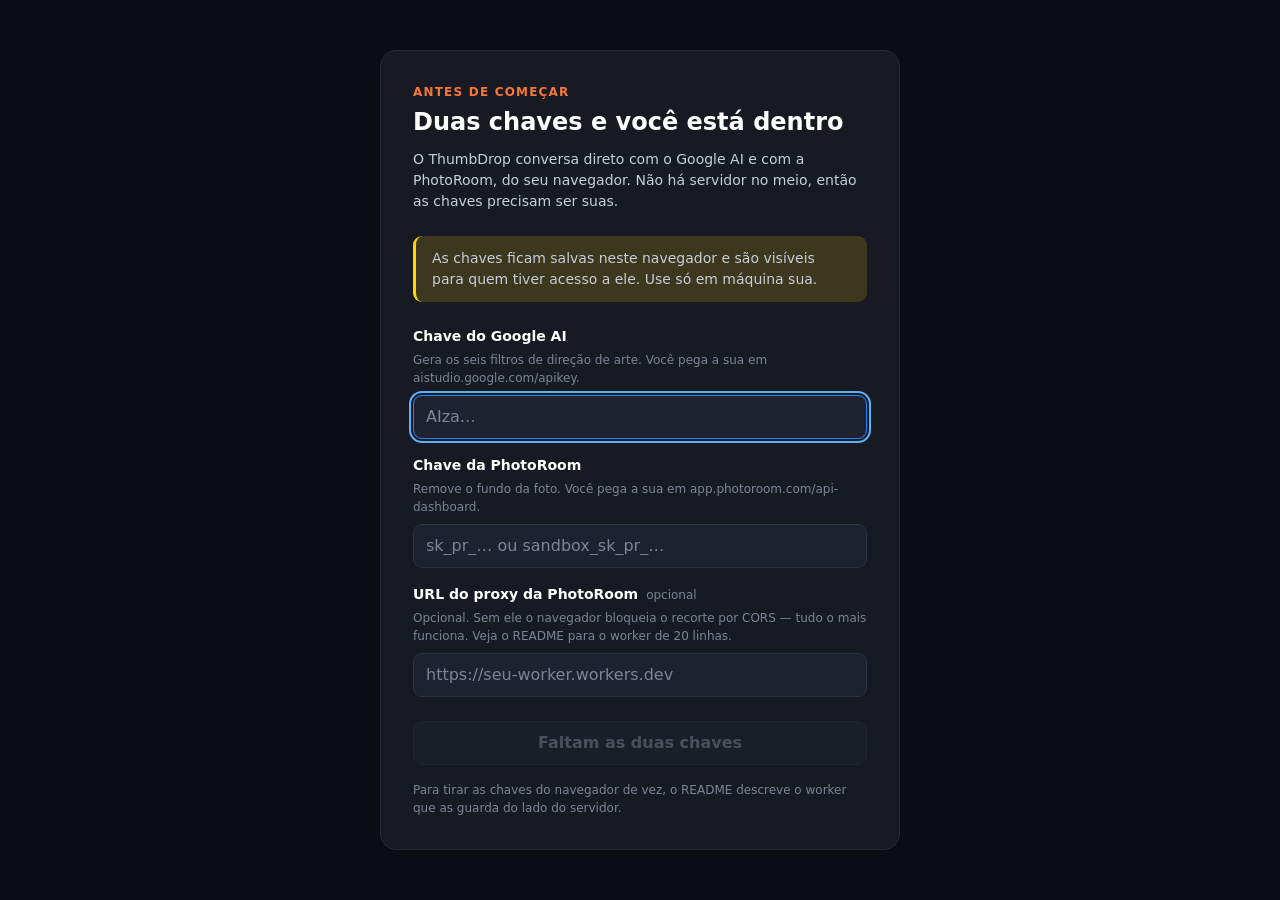
==== index.html @ 9ec0f145 "shell: a trilha de quatro paradas com o canvas que não sai do lugar Etapa 3. Barra superior, palco e" ====
<!DOCTYPE html>
<html lang="pt-BR">
<head>
<meta charset="utf-8">
<meta name="viewport" content="width=device-width, initial-scale=1">
<title>ThumbDrop — thumb que performa, pronta em minutos</title>
<meta name="description" content="Editor guiado de thumbnails 16:9 em quatro paradas: imagem, filtro de IA, texto, moldura e export.">
<link rel="stylesheet" href="css/tokens.css">
<link rel="stylesheet" href="css/app.css">
</head>
<body>

<!-- A tela de configuração das chaves. Abre sozinha na primeira visita e
     sempre que uma chamada voltar 401 ou 403. Fica no HTML em vez de ser
     montada por JS para aparecer mesmo se algo quebrar depois. -->
<div class="td-setup" id="setup" role="dialog" aria-modal="true" aria-labelledby="setup-title" hidden>
  <div class="td-setup__card">

    <p class="td-setup__eyebrow" id="setup-eyebrow">Antes de começar</p>
    <h1 class="td-setup__title" id="setup-title">Duas chaves e você está dentro</h1>
    <p class="td-setup__lede" id="setup-lede">
      O ThumbDrop conversa direto com o Google AI e com a PhotoRoom, do seu
      navegador. Não há servidor no meio, então as chaves precisam ser suas.
    </p>

    <p class="td-setup__warning">
      As chaves ficam salvas neste navegador e são visíveis para quem tiver
      acesso a ele. Use só em máquina sua.
    </p>

    <form id="setup-form" novalidate>
      <!-- Os campos são montados a partir de TD_CONFIG.FIELDS, para que
           exista um lugar só definindo o que cada chave faz. -->
    </form>

    <div class="td-setup__actions">
      <button type="button" class="td-btn td-btn--danger" id="setup-clear" hidden>
        Apagar chaves
      </button>
      <button type="submit" class="td-btn td-btn--primary" id="setup-save" form="setup-form">
        Salvar e abrir o editor
      </button>
    </div>

    <p class="td-setup__note">
      Para tirar as chaves do navegador de vez, o README descreve o worker que
      as guarda do lado do servidor.
    </p>

    <p class="td-sr" role="status" aria-live="polite" id="setup-status"></p>
  </div>
</div>

<!-- ═══════════════════════════════════════════════════════════════════
     O EDITOR
     Barra superior fixa · palco com o canvas 16:9 que NUNCA muda de
     posição nem de tamanho entre as paradas · painel de 320 à direita no
     desktop, dock rolável embaixo abaixo de 880px.
     O que troca entre as paradas é só o conteúdo do painel.
     ═══════════════════════════════════════════════════════════════════ -->
<div id="app" class="td-app" hidden>

  <!-- Ícones stand-in, 24px em traço, até os SVGs do Figma chegarem.
       Trocar cada um é substituir o conteúdo de um <symbol>. -->
  <svg class="td-sr" aria-hidden="true" focusable="false">
    <defs>
      <symbol id="i-close" viewBox="0 0 24 24" fill="none" stroke="currentColor"
              stroke-width="2" stroke-linecap="round"><path d="M6 6l12 12M18 6L6 18"/></symbol>
      <symbol id="i-save" viewBox="0 0 24 24" fill="none" stroke="currentColor"
              stroke-width="2" stroke-linecap="round" stroke-linejoin="round">
        <path d="M5 3h11l3 3v15H5z"/><path d="M9 3v6h6V3M8 21v-6h8v6"/></symbol>
      <symbol id="i-download" viewBox="0 0 24 24" fill="none" stroke="currentColor"
              stroke-width="2" stroke-linecap="round" stroke-linejoin="round">
        <path d="M12 3v12m0 0l-4-4m4 4l4-4M4 19h16"/></symbol>
      <symbol id="i-upload" viewBox="0 0 24 24" fill="none" stroke="currentColor"
              stroke-width="2" stroke-linecap="round" stroke-linejoin="round">
        <path d="M12 19V7m0 0l-4 4m4-4l4 4M4 3h16"/></symbol>
      <symbol id="i-check" viewBox="0 0 24 24" fill="none" stroke="currentColor"
              stroke-width="2.5" stroke-linecap="round" stroke-linejoin="round">
        <path d="M5 13l4 4L19 7"/></symbol>
    </defs>
  </svg>

  <header class="td-topbar">
    <button type="button" class="td-iconbtn" id="bar-close" aria-label="Fechar o editor">
      <svg class="td-icon" aria-hidden="true"><use href="#i-close"></use></svg>
    </button>

    <h1 class="td-topbar__title" id="thumb-title">Thumb sem título</h1>

    <span class="td-pill td-pill--format">1920 × 1080</span>

    <div class="td-topbar__spacer"></div>

    <!-- Saldo, sempre à vista. O número muda; o ✦ é parte do componente. -->
    <p class="td-pill td-pill--credits">
      <span id="credits-count">100</span>
      <span class="td-pill__spark" aria-hidden="true">✦</span>
      <span class="td-sr">créditos</span>
    </p>

    <button type="button" class="td-btn td-btn--ghost td-topbar__action" id="open-setup" aria-label="Trocar ou apagar as chaves">
      <svg class="td-icon" aria-hidden="true"><use href="#i-save"></use></svg>
      <span class="td-btn__label">Chaves</span>
    </button>

    <!-- BAIXAR FICA NEUTRO NAS PARADAS 1 A 3. Só acende na 4, que é onde
         baixar passa a ser a ação que avança. -->
    <button type="button" class="td-btn td-btn--ghost td-topbar__action" id="bar-download" aria-label="Baixar a thumb" disabled>
      <svg class="td-icon" aria-hidden="true"><use href="#i-download"></use></svg>
      <span class="td-btn__label">Baixar Thumb</span>
    </button>
  </header>

  <div class="td-body">

    <!-- O PALCO. O canvas é filho único e não se mexe daqui. -->
    <main class="td-stage">
      <div class="td-canvas" id="canvas">
        <div class="td-canvas__empty" id="canvas-empty">
          <p class="td-canvas__headline">Arraste sua imagem aqui</p>
          <p class="td-canvas__sub">ou clique para escolher · JPG, PNG · fica tudo no seu navegador</p>
          <p class="td-canvas__meta">16:9 · 1920 × 1080</p>
        </div>
      </div>
    </main>

    <!-- O PAINEL. Muda de conteúdo a cada parada; o canvas não. -->
    <aside class="td-panel" aria-label="Trilha guiada">
      <div class="td-panel__head">
        <p class="td-panel__eyebrow">Sua thumb em 4 passos</p>
        <p class="td-panel__counter" id="step-counter">Passo 1 de 4</p>
      </div>

      <ol class="td-track" id="track" aria-label="Paradas"></ol>

      <hr class="td-panel__rule">

      <div class="td-panel__stop" id="stop-body"></div>

      <div class="td-panel__foot">
        <button type="button" class="td-btn td-btn--primary td-btn--block" id="advance" disabled>
          Continuar
        </button>
      </div>
    </aside>

  </div>
</div>

<script src="js/config.js"></script>
<script src="js/app.js"></script>
</body>
</html>
---- css/tokens.css ----
/* =====================================================================
   ThumbDrop V3 · tokens.css
   ---------------------------------------------------------------------
   GERADO A PARTIR DAS VARIÁVEIS DO FIGMA — não edite valores à mão.
   Arquivo de origem: Thumbdrop-Handoff (byiakiUNISoGO9TGT17jz1)

   Nenhum hex é escrito à mão em nenhum outro arquivo do projeto. Se um
   valor precisar mudar, ele muda no Figma e volta para cá.

   A troca Desktop/Mobile é MODO DE COLEÇÃO no Figma. Aqui ela vira um
   bloco :root e um @media (max-width: 880px) que redefine as MESMAS
   variáveis com outros valores. Os nomes nunca mudam entre os blocos —
   é isso que faz um componente não precisar saber em que modo está.
   ===================================================================== */

:root {

  /* ── Coleção ThumbDrop · 22 cores · modo Dark ──────────────────────
     Não há modo Light. O editor é escuro porque a thumbnail é o objeto
     brilhante na tela, e a interface não disputa atenção com ela.      */

  /* Superfícies — da mais funda para a mais próxima */
  --surface-ink:        #0b0d14;   /* fundo da aplicação */
  --surface-mirage:     #181a21;   /* barra superior, palco */
  --surface-card:       #171a22;   /* painel, cartões */
  --surface-card-2:     #1e2230;   /* cartão elevado, campo de entrada */

  /* Traços */
  --border-line:        #252836;   /* divisória padrão */
  --border-line-2:      #2c3142;   /* divisória de contraste */

  /* Texto */
  --text-primary:       #ffffff;   /* títulos */
  --text-body:          #c7cddb;   /* corpo */
  --text-mute:          #7c8497;   /* legendas, texto desabilitado */

  /* Marca */
  --brand-white:        #ffffff;
  --brand-blue:         #1c8cfe;   /* AZUL MARCA ONDE VOCÊ ESTÁ.
                                      Parada atual, opção escolhida,
                                      controle ativo. NUNCA em ação que
                                      avança. */
  --brand-orange-cta:   #b85829;   /* FUNDO de CTA. Branco por cima dá
                                      4,7:1 e passa AA. */
  --brand-orange:       #f87737;   /* Laranja da marca. Só TEXTO e ÍCONE
                                      sobre fundo escuro, onde dá 7,1:1.
                                      Como fundo de botão dá 2,73:1 e
                                      reprova AA — por isso existe o
                                      token de cima. */

  /* Feedback — cada cor tem um trabalho só */
  --feedback-yellow:    #ffd400;   /* destaque de trecho no título */
  --feedback-success:   #22d3a8;   /* VERDE SÓ CONFIRMA o que já
                                      aconteceu. Nunca anuncia. */
  --feedback-danger:    #ff4d6d;   /* VERMELHO SÓ PARA FALHA. */

  /* Foco */
  --focus-ring:         #5cb2ff;   /* anel de 2px em todo controle
                                      interativo. Ver app.css. */

  /* Véus — cor sobre cor, com alfa no próprio token */
  --tint-white-2:       #ffffff05;
  --tint-white-6:       #ffffff0f;
  --tint-blue-10:       #1c8cfe1a;
  --tint-yellow-16:     #ffd40029;
  --tint-ink-86:        #0b0d14db;  /* véu do modal */

  /* Sombra (estilo de efeito ThumbDrop/Glow laranja) */
  --shadow-glow-orange: 0 8px 24px 0 #f8773752;


  /* ── Coleção Typography · 9 tamanhos · MODO DESKTOP ────────────────
     Só números pares. Nenhum tamanho quebrado em lugar nenhum.         */

  --font-size-h2:         32px;
  --font-size-h3:         24px;
  --font-size-title:      18px;
  --font-size-body:       16px;
  --font-size-body-bold:  16px;
  --font-size-small:      14px;
  --font-size-small-bold: 14px;
  --font-size-label:      12px;
  --font-size-legal:      12px;

  /* Peso, entrelinha e tracking dos 9 estilos de texto do Figma.
     O tamanho vem das variáveis acima e troca sozinho no modo Mobile. */
  --font-weight-h2:         800;   --line-height-h2:         1.15;
  --font-weight-h3:         700;   --line-height-h3:         1.15;
  --font-weight-title:      700;   --line-height-title:      1.5;
  --font-weight-body:       400;   --line-height-body:       1.5;
  --font-weight-body-bold:  700;   --line-height-body-bold:  1.5;
  --font-weight-small:      500;   --line-height-small:      1.5;
  --font-weight-small-bold: 700;   --line-height-small-bold: 1.5;
  --font-weight-label:      700;   --line-height-label:      1.5;
  --font-weight-legal:      400;   --line-height-legal:      1.5;
  --letter-spacing-label:   1.2px; /* único estilo com tracking */

  /* Famílias. Os arquivos são auto-hospedados em assets/fonts/ com
     @font-face — nunca CDN do Google. Ver README. */
  --font-ui:            'Barlow', system-ui, -apple-system, 'Segoe UI', sans-serif;
  --font-thumb-title:   'Barlow', system-ui, sans-serif;   /* Black Italic é o padrão */
  --font-thumb-display: 'Anton', 'Barlow', system-ui, sans-serif;


  /* ── Coleção Spacing · 8 passos confirmados ────────────────────────
     O handoff fala em 10 passos. Estes 8 são os que aparecem amarrados
     a algum nó do arquivo; os outros 2 não são usados por nenhuma tela,
     então não têm valor legível pelo MCP. Quando aparecerem, entram
     aqui — não vou inventar dois números para fechar a conta.          */

  --space-2:   2px;
  --space-4:   4px;
  --space-8:   8px;
  --space-12:  12px;
  --space-16:  16px;
  --space-24:  24px;
  --space-32:  32px;
  --space-40:  40px;


  /* ── Coleção Radius ───────────────────────────────────────────────
     Três vêm das variáveis; --radius-canvas é medido do nó
     Editor/Canvas, que é desenhado com 12px. O quinto valor não é
     usado por nenhum nó legível — provavelmente o pill de créditos.
     Confirmo na etapa 3, quando montar o pill.                        */

  --radius-input:   9px;
  --radius-button:  10px;
  --radius-canvas:  12px;
  --radius-card:    16px;


  /* ── Coleção Layout · MODO DESKTOP ─────────────────────────────────
     TopBar/Height e TopBar/Padding X são variáveis. A largura do painel
     é medida das telas: o painel ocupa x=1120..1440 num frame de 1440.  */

  --topbar-height:    54px;
  --topbar-padding-x: 10px;
  --panel-width:      320px;


  /* ── Geometria do canvas e do guia do timer ────────────────────────
     Derivado do nó timer-guide do Figma: x=868 y=494 128×56 dentro de
     um canvas de 1024×576. Em porcentagem para escalar sozinho até os
     1920×1080 do export.

     "16:20" nunca foi proporção: é o texto de duração falsa que o mock
     desenha dentro do guia. O guia marca a faixa que o YouTube cobre
     com o tempo do vídeo — ninguém deve escrever embaixo dela. Ele
     aparece na parada 3 e SOME NO EXPORT.                              */

  --canvas-aspect:        16 / 9;
  --timer-guide-width:    12.5%;     /* 128/1024  → 240px em 1920 */
  --timer-guide-height:   9.7222%;   /*  56/576   → 105px em 1080 */
  --timer-guide-right:    2.7344%;   /*  28/1024  →  52.5px em 1920 */
  --timer-guide-bottom:   4.5139%;   /*  26/576   →  48.75px em 1080 */


  /* ── Movimento ─────────────────────────────────────────────────────
     Desligado inteiro sob prefers-reduced-motion. Ver app.css.         */

  --duration-fast:   120ms;
  --duration-base:   200ms;
  --duration-slow:   320ms;
  --ease-out:        cubic-bezier(0.2, 0, 0, 1);
}


/* =====================================================================
   MODO MOBILE — o mesmo que trocar o modo da coleção no Figma.
   Só os valores mudam; os nomes das variáveis são idênticos.
   O corte em 880px é onde o painel de 320 deixa de caber ao lado do
   canvas e vira dock embaixo.
   ===================================================================== */

@media (max-width: 880px) {
  :root {

    /* Typography · MODO MOBILE
       32→24 · 24→22 · 18→16 · 16→14 · 14→12 · 12→12                    */

    --font-size-h2:         24px;
    --font-size-h3:         22px;
    --font-size-title:      16px;
    --font-size-body:       14px;
    --font-size-body-bold:  14px;
    --font-size-small:      12px;
    --font-size-small-bold: 12px;
    --font-size-label:      12px;
    --font-size-legal:      12px;

    /* Layout · MODO MOBILE
       O painel deixa de ser coluna de 320 e vira dock rolável de
       largura cheia, com o canvas fixo no topo.                        */

    --panel-width: 100%;
  }
}
---- css/app.css ----
/* =====================================================================
   ThumbDrop V3 · app.css
   ---------------------------------------------------------------------
   Consome só as variáveis de tokens.css. Nenhum hex escrito aqui.
   ===================================================================== */

/* ── Fontes ────────────────────────────────────────────────────────────
   Auto-hospedadas em assets/fonts/, nunca CDN do Google. Os arquivos
   ainda não estão no repositório — enquanto não estiverem, o navegador
   cai na pilha de sistema e a interface continua legível. Ver README
   para a lista exata de nomes.                                          */

@font-face { font-family:'Barlow'; font-style:normal; font-weight:400; font-display:swap;
             src:url('../assets/fonts/barlow-400.woff2') format('woff2'); }
@font-face { font-family:'Barlow'; font-style:normal; font-weight:500; font-display:swap;
             src:url('../assets/fonts/barlow-500.woff2') format('woff2'); }
@font-face { font-family:'Barlow'; font-style:normal; font-weight:700; font-display:swap;
             src:url('../assets/fonts/barlow-700.woff2') format('woff2'); }
@font-face { font-family:'Barlow'; font-style:normal; font-weight:800; font-display:swap;
             src:url('../assets/fonts/barlow-800.woff2') format('woff2'); }
@font-face { font-family:'Barlow'; font-style:normal; font-weight:900; font-display:swap;
             src:url('../assets/fonts/barlow-900.woff2') format('woff2'); }
@font-face { font-family:'Barlow'; font-style:italic; font-weight:400; font-display:swap;
             src:url('../assets/fonts/barlow-400-italic.woff2') format('woff2'); }
@font-face { font-family:'Barlow'; font-style:italic; font-weight:700; font-display:swap;
             src:url('../assets/fonts/barlow-700-italic.woff2') format('woff2'); }
@font-face { font-family:'Barlow'; font-style:italic; font-weight:800; font-display:swap;
             src:url('../assets/fonts/barlow-800-italic.woff2') format('woff2'); }
@font-face { font-family:'Barlow'; font-style:italic; font-weight:900; font-display:swap;
             src:url('../assets/fonts/barlow-900-italic.woff2') format('woff2'); }
@font-face { font-family:'Anton';  font-style:normal; font-weight:400; font-display:swap;
             src:url('../assets/fonts/anton-400.woff2') format('woff2'); }


/* ── Base ──────────────────────────────────────────────────────────── */

*, *::before, *::after { box-sizing: border-box; }

/* O atributo hidden precisa ganhar de qualquer display que um componente
   declare. Sem isto, .td-btn { display: inline-flex } mostra um botão que
   o JS mandou esconder. */
[hidden] { display: none !important; }

html, body {
  height: 100%;
  margin: 0;
}

body {
  background: var(--surface-ink);
  color: var(--text-body);
  font-family: var(--font-ui);
  font-size: var(--font-size-body);
  font-weight: var(--font-weight-body);
  line-height: var(--line-height-body);
  -webkit-font-smoothing: antialiased;
}

h1, h2, h3, p { margin: 0; }


/* ── Foco ──────────────────────────────────────────────────────────────
   A V2 não tinha um único estado de foco. Esta regra é a dívida sendo
   paga: todo controle interativo ganha anel de 2px em Focus/Ring.
   :focus-visible, não :focus — o anel aparece para quem navega por
   teclado e não pisca no clique de mouse.                               */

:focus-visible {
  outline: 2px solid var(--focus-ring);
  outline-offset: 2px;
  border-radius: var(--radius-input);
}

/* Nenhum controle perde o foco por decisão de estilo. */
:focus:not(:focus-visible) { outline: none; }


/* ── Movimento ─────────────────────────────────────────────────────────
   Animação de espera é justamente a que mais incomoda quem pediu para
   reduzir movimento — e ela roda por 20 segundos enquanto a IA trabalha. */

@media (prefers-reduced-motion: reduce) {
  *, *::before, *::after {
    animation-duration: 0.01ms !important;
    animation-iteration-count: 1 !important;
    transition-duration: 0.01ms !important;
    scroll-behavior: auto !important;
  }
}


/* ── Controles ─────────────────────────────────────────────────────────
   Alvo de toque de 44px no mobile, em tudo que é clicável.              */

button, input, select, textarea {
  font: inherit;
  color: inherit;
}

button {
  cursor: pointer;
  border: 0;
  background: none;
}

button:disabled {
  cursor: not-allowed;
  opacity: 0.5;
}

@media (max-width: 880px) {
  button, .td-field input, [role='button'] { min-height: 44px; }
}


/* ── Botões ────────────────────────────────────────────────────────────
   UM LARANJA POR TELA, sempre na ação que avança. O secundário é neutro
   de propósito: se ele competisse, o laranja pararia de significar
   "é por aqui".                                                         */

.td-btn {
  display: inline-flex;
  align-items: center;
  justify-content: center;
  gap: var(--space-8);
  min-height: 44px;
  padding: 0 var(--space-16);
  border-radius: var(--radius-button);
  font-size: var(--font-size-body-bold);
  font-weight: var(--font-weight-body-bold);
  line-height: var(--line-height-body-bold);
  transition: filter var(--duration-fast) var(--ease-out),
              background-color var(--duration-fast) var(--ease-out);
}

.td-btn--primary {
  background: var(--brand-orange-cta);
  color: var(--brand-white);
  box-shadow: var(--shadow-glow-orange);
}
.td-btn--primary:hover:not(:disabled) { filter: brightness(1.12); }

/* Um laranja por tela, e ele pertence à ação que AVANÇA. Um botão
   desabilitado não avança nada — se continuasse laranja, gastaria o
   destaque da tela num lugar onde não há saída. Fica neutro, com o
   motivo escrito nele mesmo. */
.td-btn--primary:disabled {
  background: var(--surface-card-2);
  color: var(--text-mute);
  box-shadow: none;
  border: 1px solid var(--border-line-2);
}

.td-btn--ghost {
  background: transparent;
  color: var(--text-body);
  border: 1px solid var(--border-line-2);
}
.td-btn--ghost:hover:not(:disabled) { background: var(--tint-white-6); }

.td-btn--danger {
  background: transparent;
  color: var(--feedback-danger);
  border: 1px solid var(--border-line-2);
}
.td-btn--danger:hover:not(:disabled) { background: var(--tint-white-6); }


/* ── Tela de configuração das chaves ───────────────────────────────────
   Não existe no Figma. Construída a partir dos tokens, seguindo as
   mesmas regras de cor das telas que existem.                           */

.td-setup {
  position: fixed;
  inset: 0;
  z-index: 100;
  display: grid;
  place-items: center;
  padding: var(--space-24) var(--space-16);
  background: var(--surface-ink);
  overflow-y: auto;
}

.td-setup[hidden] { display: none; }

.td-setup__card {
  width: 100%;
  max-width: 520px;
  padding: var(--space-32);
  border: 1px solid var(--border-line);
  border-radius: var(--radius-card);
  background: var(--surface-card);
}

@media (max-width: 880px) {
  .td-setup__card { padding: var(--space-24) var(--space-16); }
}

.td-setup__eyebrow {
  margin-bottom: var(--space-8);
  color: var(--brand-orange);           /* laranja da marca como TEXTO:
                                           7,1:1 sobre fundo escuro */
  font-size: var(--font-size-label);
  font-weight: var(--font-weight-label);
  letter-spacing: var(--letter-spacing-label);
  text-transform: uppercase;
}

.td-setup__title {
  margin-bottom: var(--space-12);
  color: var(--text-primary);
  font-size: var(--font-size-h3);
  font-weight: var(--font-weight-h3);
  line-height: var(--line-height-h3);
}

.td-setup__lede {
  margin-bottom: var(--space-24);
  color: var(--text-body);
  font-size: var(--font-size-small);
  line-height: var(--line-height-small);
}

/* O aviso honesto sobre onde as chaves ficam. Amarelo, não vermelho:
   não é uma falha, é uma condição do produto que a pessoa precisa
   entender antes de digitar. */
.td-setup__warning {
  margin-bottom: var(--space-24);
  padding: var(--space-12) var(--space-16);
  border-left: 3px solid var(--feedback-yellow);
  border-radius: var(--radius-input);
  background: var(--tint-yellow-16);
  color: var(--text-body);
  font-size: var(--font-size-small);
  line-height: var(--line-height-small);
}

.td-field { margin-bottom: var(--space-16); }

.td-field__label {
  display: block;
  margin-bottom: var(--space-4);
  color: var(--text-primary);
  font-size: var(--font-size-small-bold);
  font-weight: var(--font-weight-small-bold);
}

.td-field__optional {
  margin-left: var(--space-8);
  color: var(--text-mute);
  font-size: var(--font-size-legal);
  font-weight: var(--font-weight-legal);
}

.td-field__hint {
  margin-bottom: var(--space-8);
  color: var(--text-mute);
  font-size: var(--font-size-legal);
  line-height: var(--line-height-legal);
}

.td-field input {
  width: 100%;
  min-height: 44px;
  padding: 0 var(--space-12);
  border: 1px solid var(--border-line-2);
  border-radius: var(--radius-input);
  background: var(--surface-card-2);
  color: var(--text-primary);
  font-size: var(--font-size-body);
  transition: border-color var(--duration-fast) var(--ease-out);
}

.td-field input::placeholder { color: var(--text-mute); }

/* Azul marca onde você está — inclusive o campo em edição. */
.td-field input:focus { border-color: var(--brand-blue); }

/* Vermelho só para falha: o campo cuja chave o servidor recusou. */
.td-field--invalid input { border-color: var(--feedback-danger); }

.td-field__error {
  display: none;
  margin-top: var(--space-4);
  color: var(--feedback-danger);
  font-size: var(--font-size-legal);
}
.td-field--invalid .td-field__error { display: block; }

.td-setup__actions {
  display: flex;
  gap: var(--space-8);
  margin-top: var(--space-24);
}

.td-setup__actions .td-btn--primary { flex: 1; }

@media (max-width: 880px) {
  .td-setup__actions { flex-direction: column-reverse; }
}

.td-setup__note {
  margin-top: var(--space-16);
  color: var(--text-mute);
  font-size: var(--font-size-legal);
  line-height: var(--line-height-legal);
}

/* Acessível a leitor de tela, invisível na tela. */
.td-sr {
  position: absolute;
  width: 1px; height: 1px;
  padding: 0; margin: -1px;
  overflow: hidden;
  clip: rect(0 0 0 0);
  white-space: nowrap;
  border: 0;
}


/* =====================================================================
   O SHELL DO EDITOR
   Barra superior · palco · painel. Três peças e nada mais.
   ===================================================================== */

.td-app {
  display: flex;
  flex-direction: column;
  height: 100%;
}

/* ── Barra superior ────────────────────────────────────────────────────
   A descrição do componente diz "Desktop 1440×56, mobile 390×54", mas a
   instância nas telas tem 88 de altura: 24 de padding + 40 de conteúdo +
   24. Os 88 são o que está desenhado, então são o que vale aqui; o token
   TopBar/Height (54) governa o mobile.                                  */

.td-topbar {
  display: flex;
  align-items: center;
  gap: var(--space-12);
  flex-shrink: 0;
  padding: var(--space-24) 48px;
  border-bottom: 1px solid var(--border-line);
  background: var(--surface-mirage);
}

.td-topbar__title {
  color: var(--brand-white);
  font-size: var(--font-size-body-bold);
  font-weight: var(--font-weight-body-bold);
  line-height: var(--line-height-body-bold);
  white-space: nowrap;
}

.td-topbar__spacer { flex: 1 0 0; min-width: 1px; }

@media (max-width: 880px) {
  .td-topbar {
    height: var(--topbar-height);
    gap: var(--space-8);
    padding: 0 var(--topbar-padding-x);
  }
  /* No mobile o título e o formato saem: o saldo e as ações é que
     precisam do espaço. O nome da thumb reaparece na parada 4. */
  .td-topbar__title,
  .td-pill--format { display: none; }
}

.td-icon {
  width: 16px;
  height: 16px;
  flex-shrink: 0;
}

.td-iconbtn {
  display: inline-flex;
  align-items: center;
  justify-content: center;
  width: 38px;
  height: 38px;
  flex-shrink: 0;
  border: 1px solid var(--border-line);
  border-radius: var(--radius-button);
  background: var(--surface-card);
  color: var(--text-body);
}
.td-iconbtn:hover { background: var(--surface-card-2); }

@media (max-width: 880px) {
  .td-iconbtn { width: 44px; height: 44px; }
}

/* ── Pills ─────────────────────────────────────────────────────────── */

.td-pill {
  display: inline-flex;
  align-items: center;
  gap: var(--space-4);
  flex-shrink: 0;
  white-space: nowrap;
}

.td-pill--format {
  padding: 5px var(--space-12);
  border: 1px solid var(--border-line);
  border-radius: 8px;
  color: var(--text-mute);
  font-size: var(--font-size-legal);
}

.td-pill--credits {
  padding: 6px var(--space-12);
  border: 1px solid var(--border-line-2);
  border-radius: 999px;
  background: linear-gradient(to right, var(--tint-blue-10), rgb(248 119 55 / 0.18));
  color: var(--brand-white);
  font-size: var(--font-size-body-bold);
  font-weight: var(--font-weight-body-bold);
}

.td-pill__spark {
  color: var(--feedback-yellow);
  font-size: var(--font-size-small-bold);
  font-weight: var(--font-weight-small-bold);
}

/* ── Corpo: palco + painel ─────────────────────────────────────────── */

.td-body {
  display: flex;
  flex: 1 1 auto;
  min-height: 0;
}

.td-stage {
  display: grid;
  place-items: center;
  flex: 1 1 auto;
  min-width: 0;
  padding: 48px;
}

/* O CANVAS.
   Superfície de composição com posicionamento absoluto — nunca flex.
   Isso é proposital: os elementos dentro dele têm coordenadas, não
   ordem. Ele não muda de posição nem de tamanho entre as paradas. */
.td-canvas {
  position: relative;
  width: 100%;
  max-width: 1024px;
  aspect-ratio: var(--canvas-aspect);
  overflow: hidden;
  border: 1px solid var(--border-line);
  border-radius: var(--radius-canvas);
  background: #000;                 /* preto real: é a cor de vídeo, não
                                       uma superfície da interface */
  box-shadow: 0 20px 50px 0 rgb(0 0 0 / 0.5);
}

/* O estado vazio É a dropzone. O canvas inteiro é a área de arraste —
   não existe painel de ferramentas antes de haver imagem. */
.td-canvas__empty {
  position: absolute;
  inset: 0;
  display: flex;
  flex-direction: column;
  align-items: center;
  justify-content: center;
  gap: var(--space-8);
  padding: var(--space-24);
  text-align: center;
}

.td-canvas__headline {
  color: var(--text-primary);
  font-size: var(--font-size-title);
  font-weight: var(--font-weight-title);
}
.td-canvas__sub   { color: var(--text-body); font-size: var(--font-size-small); }
.td-canvas__meta  { color: var(--text-mute); font-size: var(--font-size-legal); }

/* ── Painel ────────────────────────────────────────────────────────── */

.td-panel {
  display: flex;
  flex-direction: column;
  flex-shrink: 0;
  width: var(--panel-width);
  padding: 0 var(--space-24);
  border-left: 1px solid var(--border-line);
  background: var(--surface-card);
  overflow-y: auto;
}

.td-panel__head { padding: var(--space-12) 0; }

.td-panel__eyebrow {
  color: var(--text-mute);
  font-size: var(--font-size-label);
  font-weight: var(--font-weight-label);
  letter-spacing: var(--letter-spacing-label);
  text-transform: uppercase;
}

.td-panel__counter {
  margin-top: var(--space-4);
  color: var(--text-body);
  font-size: var(--font-size-small);
}

.td-panel__rule {
  height: 1px;
  margin: var(--space-16) 0;
  border: 0;
  background: var(--border-line);
}

.td-panel__stop { flex: 1 1 auto; }

.td-panel__foot {
  padding: var(--space-16) 0 var(--space-24);
}

.td-btn--block { width: 100%; }

/* Abaixo de 880 o painel vira dock rolável embaixo, com o palco fixo no
   topo. O canvas continua sendo o mesmo elemento — ele não é remontado. */
@media (max-width: 880px) {
  .td-body { flex-direction: column; }

  .td-stage {
    flex: 0 0 auto;
    padding: var(--space-12);
  }

  .td-panel {
    flex: 1 1 auto;
    width: 100%;
    min-height: 0;
    padding: 0 var(--space-16);
    border-left: 0;
    border-top: 1px solid var(--border-line);
  }
}

/* ── A trilha ──────────────────────────────────────────────────────────
   Três estados, e a regra que os governa está na descrição do componente
   no Figma: Feito = verde (só confirma o que já aconteceu), Atual = azul
   (marca onde você está), Próximo = mute. NUNCA laranja aqui — laranja é
   só ação que avança.                                                    */

.td-track {
  display: flex;
  flex-direction: column;
  gap: var(--space-8);
  margin: 0;
  padding: 0;
  list-style: none;
}

.td-step {
  display: flex;
  align-items: center;
  gap: var(--space-12);
  width: 100%;
  padding: var(--space-8) var(--space-12);
  border: 1px solid transparent;
  border-radius: var(--radius-input);
  text-align: left;
}

.td-step__marker {
  display: inline-flex;
  align-items: center;
  justify-content: center;
  flex-shrink: 0;
  width: 24px;
  height: 24px;
  border-radius: 999px;
  font-size: var(--font-size-label);
  font-weight: var(--font-weight-label);
  letter-spacing: var(--letter-spacing-label);
}

.td-step__labels {
  display: flex;
  flex-direction: column;
  gap: 2px;
  min-width: 1px;
  flex: 1 0 0;
}

.td-step__name {
  font-size: var(--font-size-small-bold);
  font-weight: var(--font-weight-small-bold);
}

.td-step__note {
  font-size: var(--font-size-label);
  font-weight: var(--font-weight-label);
  letter-spacing: var(--letter-spacing-label);
  color: var(--text-mute);
}

/* Próximo — ainda não feito */
.td-step--next .td-step__marker { border: 1px solid var(--border-line-2); color: var(--text-mute); }
.td-step--next .td-step__name   { color: var(--text-mute); }

/* Atual — azul marca onde você está */
.td-step--current {
  border-color: var(--brand-blue);
  background: var(--tint-blue-10);
}
.td-step--current .td-step__marker { background: var(--brand-blue); color: var(--brand-white); }
.td-step--current .td-step__name   { color: var(--text-primary); }

/* Feito — verde só confirma */
.td-step--done .td-step__marker { border: 1.5px solid var(--feedback-success); color: var(--feedback-success); }
.td-step--done .td-step__name   { color: var(--text-primary); }
.td-step--done .td-step__marker .td-icon { width: 14px; height: 14px; }

/* Uma parada já visitada é clicável para voltar; a que ainda não chegou,
   não. Ninguém perde trabalho feito ao navegar para trás. */
.td-step[disabled] { cursor: default; }
.td-step:not([disabled]):hover { background: var(--tint-white-6); }
.td-step--current:not([disabled]):hover { background: var(--tint-blue-10); }

/* ── Conteúdo da parada ────────────────────────────────────────────── */

.td-stop__title {
  margin-bottom: var(--space-8);
  color: var(--text-primary);
  font-size: var(--font-size-title);
  font-weight: var(--font-weight-title);
}

.td-stop__text {
  margin-bottom: var(--space-16);
  color: var(--text-body);
  font-size: var(--font-size-small);
  line-height: var(--line-height-small);
}

/* A nota de custo, que explica a regra antes de ela custar dinheiro. */
.td-stop__cost {
  margin-top: var(--space-16);
  color: var(--text-mute);
  font-size: var(--font-size-legal);
  line-height: var(--line-height-legal);
}

/* A imagem dentro do canvas. Posicionamento absoluto porque o canvas é
   superfície de composição: o arraste e o zoom da etapa 4 vão escrever
   num transform aqui, e transform não conversa com layout de fluxo. */
.td-canvas__image {
  position: absolute;
  top: 50%;
  left: 50%;
  max-width: none;
  transform: translate(-50%, -50%);
  /* Enquadre inicial: a imagem inteira cabe no canvas. */
  width: 100%;
  height: 100%;
  object-fit: contain;
}

/* O canvas inteiro é a dropzone enquanto não há imagem. */
.td-canvas:not(:has(.td-canvas__image)) { cursor: pointer; }

.td-canvas--over {
  border-color: var(--brand-blue);
  box-shadow: 0 0 0 2px var(--brand-blue), 0 20px 50px 0 rgb(0 0 0 / 0.5);
}

/* Um <label> que faz papel de botão precisa se comportar como botão. */
label.td-btn { cursor: pointer; }

/* No mobile a barra superior não tem largura para rótulos: dois botões
   escritos por extenso empurravam a página para fora dos 390px e criavam
   rolagem horizontal. Vira ícone, com o nome preservado em aria-label —
   quem usa leitor de tela continua ouvindo "Baixar a thumb". */
@media (max-width: 880px) {
  .td-topbar__action {
    width: 44px;
    padding: 0;
  }
  .td-topbar__action .td-btn__label { display: none; }
  .td-topbar { min-width: 0; }
  .td-pill--credits { padding: 6px var(--space-8); }
}
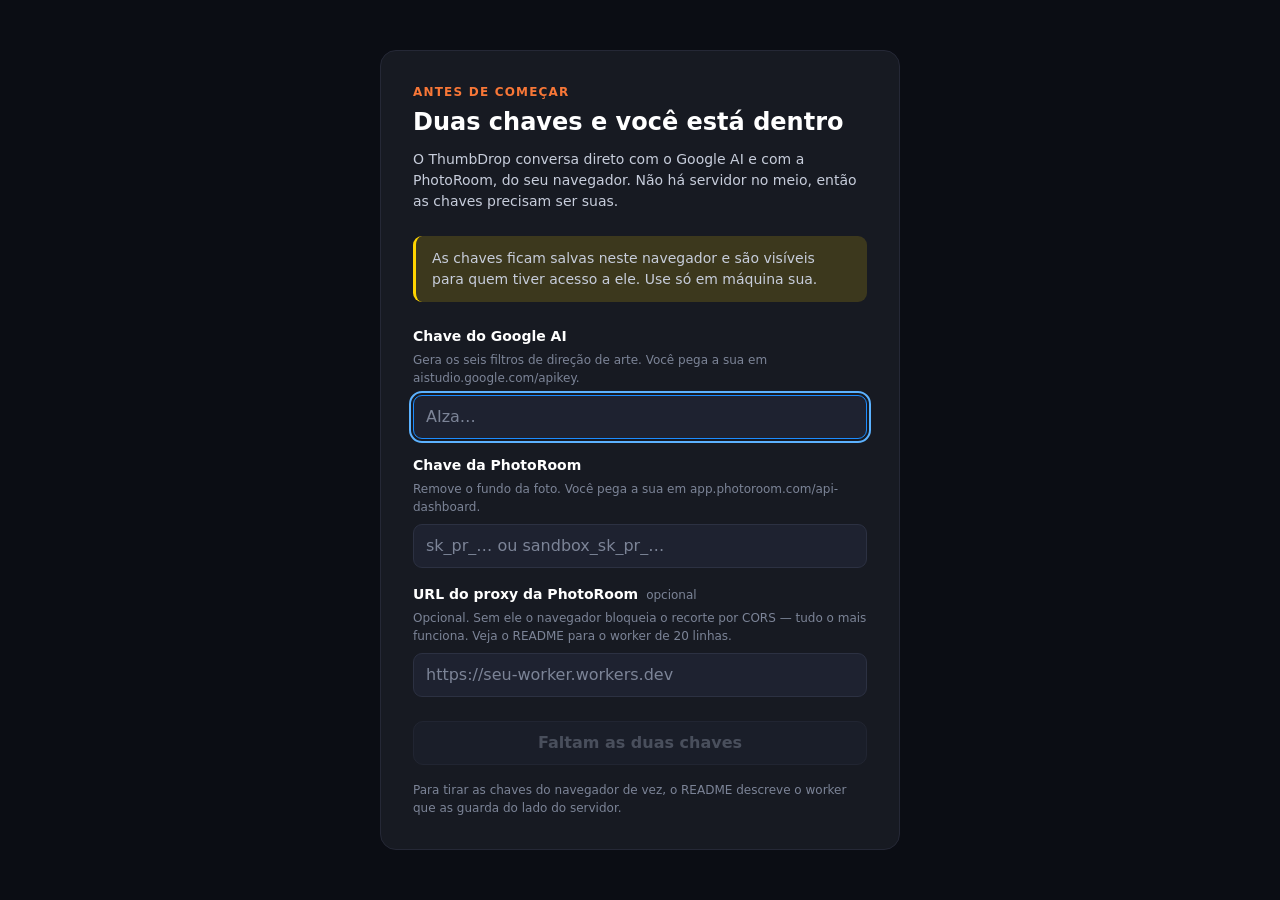
==== commit aa24137b: "photoroom: o recorte cobra uma vez, e reenquadrar depois é de graça Etapa 5. O botão "Remover fundo " ====
--- a/index.html
+++ b/index.html
@@ -117,6 +117,15 @@
     <!-- O PALCO. O canvas é filho único e não se mexe daqui. -->
     <main class="td-stage">
       <div class="td-canvas" id="canvas">
+        <!-- Zoom por controle visível, além do scroll: nem todo mundo
+             descobre a roda do mouse. Clicar no número volta para 100%. -->
+        <div class="td-zoom" id="zoom" hidden>
+          <button type="button" class="td-zoom__btn" id="zoom-out" aria-label="Diminuir o zoom">−</button>
+          <button type="button" class="td-zoom__value" id="zoom-value"
+                  aria-label="Zoom atual. Clique para voltar a 100%">100%</button>
+          <button type="button" class="td-zoom__btn" id="zoom-in" aria-label="Aumentar o zoom">+</button>
+        </div>
+
         <div class="td-canvas__empty" id="canvas-empty">
           <p class="td-canvas__headline">Arraste sua imagem aqui</p>
           <p class="td-canvas__sub">ou clique para escolher · JPG, PNG · fica tudo no seu navegador</p>
@@ -149,6 +158,8 @@
 </div>
 
 <script src="js/config.js"></script>
+<script src="js/canvas.js"></script>
+<script src="js/ai.js"></script>
 <script src="js/app.js"></script>
 </body>
 </html>
--- a/css/app.css
+++ b/css/app.css
@@ -650,21 +650,6 @@
   line-height: var(--line-height-legal);
 }
 
-/* A imagem dentro do canvas. Posicionamento absoluto porque o canvas é
-   superfície de composição: o arraste e o zoom da etapa 4 vão escrever
-   num transform aqui, e transform não conversa com layout de fluxo. */
-.td-canvas__image {
-  position: absolute;
-  top: 50%;
-  left: 50%;
-  max-width: none;
-  transform: translate(-50%, -50%);
-  /* Enquadre inicial: a imagem inteira cabe no canvas. */
-  width: 100%;
-  height: 100%;
-  object-fit: contain;
-}
-
 /* O canvas inteiro é a dropzone enquanto não há imagem. */
 .td-canvas:not(:has(.td-canvas__image)) { cursor: pointer; }
 
@@ -689,3 +674,159 @@
   .td-topbar { min-width: 0; }
   .td-pill--credits { padding: 6px var(--space-8); }
 }
+
+/* =====================================================================
+   A SUPERFÍCIE DE COMPOSIÇÃO (etapa 4)
+   Quem posiciona a camada é canvas.js, em pixels de export. O CSS aqui
+   só cuida da aparência e do cursor — nenhuma medida de layout.
+   ===================================================================== */
+
+.td-layer {
+  position: absolute;
+  top: 0;
+  left: 0;
+  max-width: none;          /* a camada é maior que o canvas de propósito */
+  transform-origin: 0 0;
+  user-select: none;
+  -webkit-user-drag: none;
+}
+
+/* A volta suave quando o arraste passou do limite. Puxar e ver voltar
+   ensina o limite melhor do que uma parede dura durante o gesto. */
+.td-layer--settling {
+  transition: transform var(--duration-base) var(--ease-out);
+}
+
+@media (prefers-reduced-motion: reduce) {
+  .td-layer--settling { transition: none; }
+}
+
+/* Cursor: grab em repouso, grabbing durante o arraste. */
+.td-canvas--selected { cursor: grab; }
+.td-canvas--grabbing,
+.td-canvas--grabbing .td-layer { cursor: grabbing; }
+
+/* ── Alças ───────────────────────────────────────────────────────────── */
+
+.td-handles {
+  position: absolute;
+  top: 0;
+  left: 0;
+  transform-origin: 0 0;
+  pointer-events: none;      /* o retângulo não intercepta o arraste;
+                                só as alças, que reativam abaixo */
+  outline: 1px solid var(--brand-blue);
+  outline-offset: 0;
+}
+
+.td-handles.td-layer--settling {
+  transition: transform var(--duration-base) var(--ease-out);
+}
+
+.td-handle {
+  position: absolute;
+  width: 14px;
+  height: 14px;
+  padding: 0;
+  border: 2px solid var(--brand-blue);
+  border-radius: 3px;
+  background: var(--brand-white);
+  pointer-events: auto;
+}
+
+/* Alvo de toque de 44px sem alça visualmente gorda: a área invisível
+   ao redor é que cresce. */
+.td-handle::before {
+  content: '';
+  position: absolute;
+  inset: -15px;
+}
+
+.td-handle--nw { top: -7px;    left: -7px;    cursor: nwse-resize; }
+.td-handle--ne { top: -7px;    right: -7px;   cursor: nesw-resize; }
+.td-handle--se { bottom: -7px; right: -7px;   cursor: nwse-resize; }
+.td-handle--sw { bottom: -7px; left: -7px;    cursor: nesw-resize; }
+
+/* ── Controle de zoom ────────────────────────────────────────────────── */
+
+/* Centralizado na borda de baixo, e não num canto: os cantos são das
+   alças, e um controle encostado na alça do canto é um clique errado
+   esperando para acontecer. */
+.td-zoom {
+  position: absolute;
+  left: 50%;
+  bottom: var(--space-12);
+  transform: translateX(-50%);
+  z-index: 2;
+  display: flex;
+  align-items: center;
+  gap: var(--space-4);
+  padding: var(--space-4);
+  border: 1px solid var(--border-line-2);
+  border-radius: 999px;
+  background: var(--tint-ink-86);
+  backdrop-filter: blur(8px);
+}
+
+.td-zoom__btn,
+.td-zoom__value {
+  display: inline-flex;
+  align-items: center;
+  justify-content: center;
+  height: 32px;
+  border-radius: 999px;
+  color: var(--text-body);
+  font-size: var(--font-size-small-bold);
+  font-weight: var(--font-weight-small-bold);
+}
+
+.td-zoom__btn { width: 32px; font-size: var(--font-size-title); }
+.td-zoom__value { min-width: 56px; color: var(--text-primary); }
+
+.td-zoom__btn:hover,
+.td-zoom__value:hover { background: var(--tint-white-6); }
+
+@media (max-width: 880px) {
+  .td-zoom__btn, .td-zoom__value { height: 44px; }
+  .td-zoom__btn { width: 44px; }
+}
+
+/* ── Ferramentas da parada e estados de falha ─────────────────────────── */
+
+.td-tool { margin-top: var(--space-12); }
+
+.td-tool__ok {
+  display: flex;
+  align-items: flex-start;
+  gap: var(--space-8);
+  margin-top: var(--space-8);
+  color: var(--feedback-success);   /* VERDE SÓ CONFIRMA o que já
+                                       aconteceu — nunca anuncia nem
+                                       convida a clicar */
+  font-size: var(--font-size-legal);
+  line-height: var(--line-height-legal);
+}
+.td-tool__ok .td-icon { margin-top: 2px; }
+
+/* Falha nunca é beco sem saída: o bloco sempre carrega uma saída. */
+.td-error {
+  margin-top: var(--space-12);
+  padding: var(--space-12);
+  border-left: 3px solid var(--feedback-danger);   /* VERMELHO SÓ PARA
+                                                      FALHA */
+  border-radius: var(--radius-input);
+  background: var(--surface-card-2);
+}
+
+.td-error__text {
+  color: var(--text-body);
+  font-size: var(--font-size-small);
+  line-height: var(--line-height-small);
+}
+
+.td-error__kept {
+  margin: var(--space-8) 0 var(--space-12);
+  color: var(--feedback-success);
+  font-size: var(--font-size-legal);
+  line-height: var(--line-height-legal);
+}
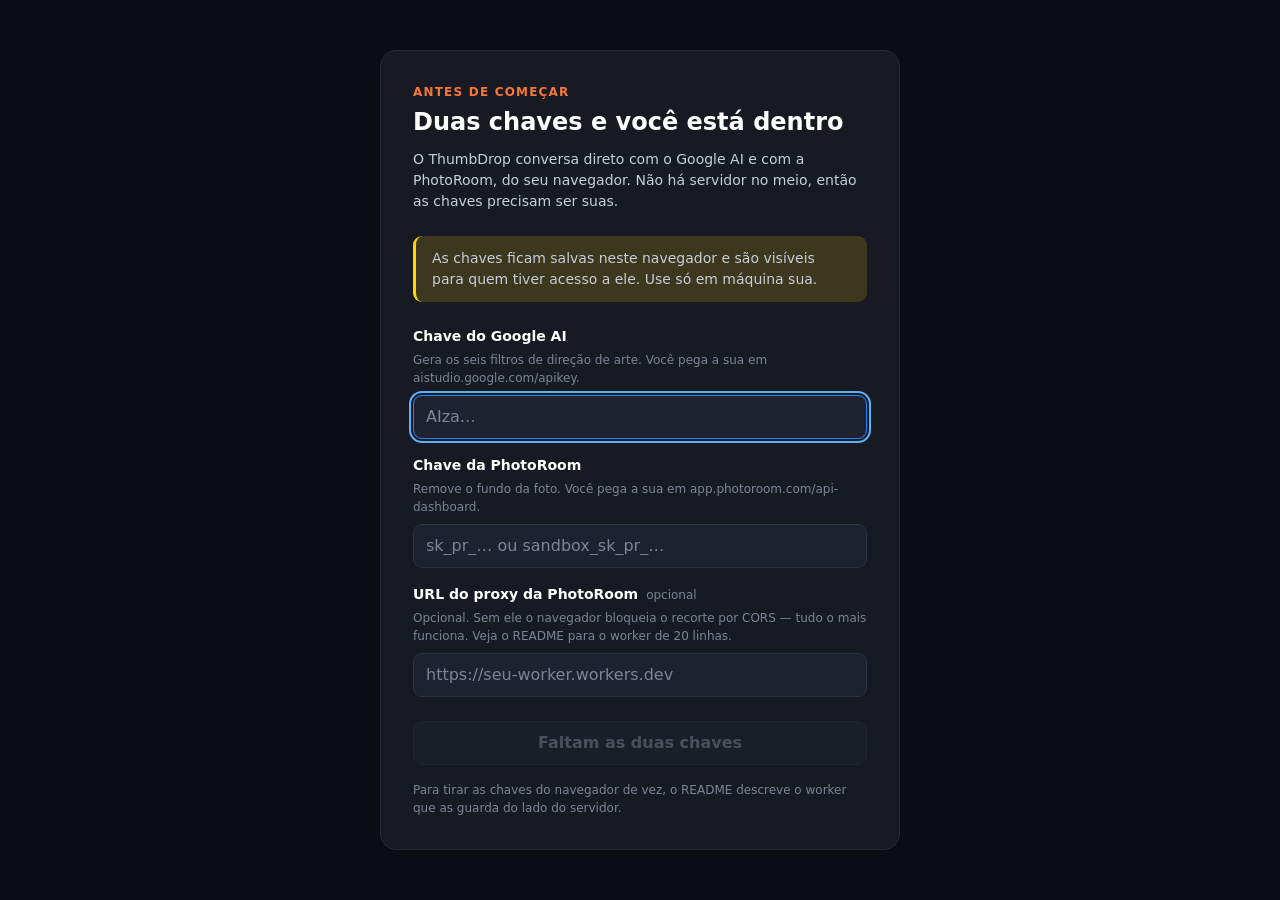
==== commit 1c415929: "texto: duplo clique escreve, e o destaque amarelo sobrevive à edição Etapa 7. Duplo clique em ponto " ====
--- a/index.html
+++ b/index.html
@@ -48,6 +48,35 @@
     </p>
 
     <p class="td-sr" role="status" aria-live="polite" id="setup-status"></p>
+  </div>
+</div>
+
+
+<!-- ═══════════════════════════════════════════════════════════════════
+     PARADA 2a · CONFIRMAR A PRÉVIA
+     Clicar num filtro não gera nada e não cobra nada: abre isto. A
+     geração só acontece depois do OK, e o crédito é debitado nesse
+     instante. Três saídas, nenhuma delas escondida.
+     ═══════════════════════════════════════════════════════════════════ -->
+<div class="td-modal" id="confirm" role="dialog" aria-modal="true" aria-labelledby="confirm-title" hidden>
+  <div class="td-modal__veil" data-close></div>
+  <div class="td-modal__card">
+    <p class="td-modal__eyebrow" id="confirm-eyebrow">Confirmar</p>
+    <h2 class="td-modal__title" id="confirm-title">Ver a prévia do filtro</h2>
+    <p class="td-modal__text" id="confirm-text"></p>
+
+    <dl class="td-ledger" id="confirm-ledger"></dl>
+
+    <p class="td-modal__warning">
+      O crédito sai no instante em que a IA começa a rodar e não volta —
+      nem se você cancelar a espera no meio.
+    </p>
+
+    <div class="td-modal__actions">
+      <button type="button" class="td-btn td-btn--ghost" id="confirm-discard">Descartar</button>
+      <button type="button" class="td-btn td-btn--ghost" id="confirm-skip">Seguir sem filtro · 0 ✦</button>
+      <button type="button" class="td-btn td-btn--primary" id="confirm-go">Ver prévia · 1 ✦</button>
+    </div>
   </div>
 </div>
 
@@ -159,6 +188,7 @@
 
 <script src="js/config.js"></script>
 <script src="js/canvas.js"></script>
+<script src="js/text.js"></script>
 <script src="js/ai.js"></script>
 <script src="js/app.js"></script>
 </body>
--- a/css/app.css
+++ b/css/app.css
@@ -455,6 +455,8 @@
   border-radius: var(--radius-canvas);
   background: #000;                 /* preto real: é a cor de vídeo, não
                                        uma superfície da interface */
+  container-type: inline-size;      /* o guia do timer mede o texto dele
+                                       contra a largura do canvas */
   box-shadow: 0 20px 50px 0 rgb(0 0 0 / 0.5);
 }
 
@@ -830,3 +832,395 @@
   font-size: var(--font-size-legal);
   line-height: var(--line-height-legal);
 }
+
+/* =====================================================================
+   PARADA 2 · FILTROS, CONFIRMAÇÃO E OS TRÊS ESTADOS DE IA
+   ===================================================================== */
+
+.td-filters {
+  display: grid;
+  grid-template-columns: 1fr 1fr;
+  gap: var(--space-8);
+}
+
+.td-filter {
+  display: flex;
+  flex-direction: column;
+  gap: 2px;
+  padding: var(--space-8);
+  border: 1px solid var(--border-line-2);
+  border-radius: var(--radius-input);
+  background: var(--surface-card-2);
+  text-align: left;
+  transition: border-color var(--duration-fast) var(--ease-out);
+}
+
+.td-filter:hover { border-color: var(--text-mute); }
+
+/* AZUL MARCA A OPÇÃO ESCOLHIDA. Nunca laranja num card de filtro:
+   escolher o filtro não é a ação que avança a parada. */
+.td-filter--on {
+  border-color: var(--brand-blue);
+  background: var(--tint-blue-10);
+}
+
+.td-filter__art {
+  display: block;
+  aspect-ratio: 16 / 9;
+  margin-bottom: var(--space-4);
+  border-radius: 6px;
+  background: var(--surface-mirage) center / cover no-repeat;
+}
+
+.td-filter__name {
+  color: var(--text-primary);
+  font-size: var(--font-size-small-bold);
+  font-weight: var(--font-weight-small-bold);
+}
+
+.td-filter__note {
+  color: var(--text-mute);
+  font-size: var(--font-size-legal);
+  line-height: 1.3;
+}
+
+.td-stack { margin-top: var(--space-8); }
+
+/* ── Processando e prévia ────────────────────────────────────────────── */
+
+.td-working__title {
+  margin-bottom: var(--space-8);
+  color: var(--text-primary);
+  font-size: var(--font-size-body-bold);
+  font-weight: var(--font-weight-body-bold);
+}
+
+.td-working__text {
+  margin-bottom: var(--space-8);
+  color: var(--text-body);
+  font-size: var(--font-size-small);
+  line-height: var(--line-height-small);
+}
+
+.td-working__time {
+  margin-bottom: var(--space-16);
+  color: var(--brand-blue);      /* azul marca o que está acontecendo
+                                    agora, não convida a clicar */
+  font-size: var(--font-size-small);
+}
+
+.td-working__warn {
+  margin-top: var(--space-8);
+  color: var(--text-mute);
+  font-size: var(--font-size-legal);
+  line-height: var(--line-height-legal);
+}
+
+/* ── O modal ─────────────────────────────────────────────────────────── */
+
+.td-modal {
+  position: fixed;
+  inset: 0;
+  z-index: 90;
+  display: grid;
+  place-items: center;
+  padding: var(--space-24) var(--space-16);
+  overflow-y: auto;
+}
+
+.td-modal__veil {
+  position: fixed;
+  inset: 0;
+  background: var(--tint-ink-86);
+}
+
+.td-modal__card {
+  position: relative;
+  width: 100%;
+  max-width: 440px;
+  padding: var(--space-24);
+  border: 1px solid var(--border-line-2);
+  border-radius: var(--radius-card);
+  background: var(--surface-card);
+}
+
+.td-modal__eyebrow {
+  margin-bottom: var(--space-4);
+  color: var(--brand-orange);
+  font-size: var(--font-size-label);
+  font-weight: var(--font-weight-label);
+  letter-spacing: var(--letter-spacing-label);
+  text-transform: uppercase;
+}
+
+.td-modal__title {
+  margin-bottom: var(--space-8);
+  color: var(--text-primary);
+  font-size: var(--font-size-h3);
+  font-weight: var(--font-weight-h3);
+  line-height: var(--line-height-h3);
+}
+
+.td-modal__text {
+  margin-bottom: var(--space-16);
+  color: var(--text-body);
+  font-size: var(--font-size-small);
+  line-height: var(--line-height-small);
+}
+
+/* A conta, à vista antes de custar. */
+.td-ledger {
+  display: grid;
+  grid-template-columns: 1fr auto;
+  gap: var(--space-4) var(--space-12);
+  margin: 0 0 var(--space-16);
+  padding: var(--space-12);
+  border-radius: var(--radius-input);
+  background: var(--surface-card-2);
+  font-size: var(--font-size-small);
+}
+
+.td-ledger dt { color: var(--text-body); }
+.td-ledger dd { margin: 0; color: var(--text-primary); text-align: right; }
+.td-ledger__strong { font-weight: var(--font-weight-body-bold); }
+
+/* O aviso do crédito vem ANTES, nunca depois. */
+.td-modal__warning {
+  margin-bottom: var(--space-16);
+  padding: var(--space-8) var(--space-12);
+  border-left: 3px solid var(--feedback-yellow);
+  border-radius: var(--radius-input);
+  background: var(--tint-yellow-16);
+  color: var(--text-body);
+  font-size: var(--font-size-legal);
+  line-height: var(--line-height-legal);
+}
+
+.td-modal__actions {
+  display: flex;
+  flex-wrap: wrap;
+  gap: var(--space-8);
+}
+
+.td-modal__actions .td-btn--primary { flex: 1 1 100%; order: -1; }
+
+@media (max-width: 880px) {
+  .td-modal__actions .td-btn { flex: 1 1 100%; }
+}
+
+/* ── A comparação antes/depois ───────────────────────────────────────── */
+
+.td-compare {
+  position: absolute;
+  inset: 0;
+  z-index: 3;
+  --split: 50%;
+}
+
+/* O "depois" é revelado da divisória para a direita. O "antes" é a
+   composição que já está no canvas, por baixo — não uma segunda cópia. */
+.td-compare__after {
+  position: absolute;
+  inset: 0;
+  width: 100%;
+  height: 100%;
+  object-fit: cover;
+  clip-path: inset(0 0 0 var(--split));
+}
+
+.td-compare__bar {
+  position: absolute;
+  top: 0;
+  bottom: 0;
+  left: var(--split);
+  width: 2px;
+  margin-left: -1px;
+  background: var(--brand-white);
+  cursor: ew-resize;
+  touch-action: none;
+}
+
+.td-compare__grip {
+  position: absolute;
+  top: 50%;
+  left: 50%;
+  width: 44px;
+  height: 44px;
+  transform: translate(-50%, -50%);
+  border: 2px solid var(--brand-white);
+  border-radius: 999px;
+  background: var(--tint-ink-86);
+  cursor: ew-resize;
+}
+
+.td-compare__grip::before {
+  content: '‹ ›';
+  color: var(--brand-white);
+  font-size: var(--font-size-small-bold);
+  letter-spacing: 2px;
+}
+
+.td-compare__tag {
+  position: absolute;
+  top: var(--space-12);
+  padding: var(--space-4) var(--space-8);
+  border-radius: 6px;
+  background: var(--tint-ink-86);
+  color: var(--brand-white);
+  font-size: var(--font-size-label);
+  font-weight: var(--font-weight-label);
+  letter-spacing: var(--letter-spacing-label);
+}
+
+.td-compare__tag--before { left: var(--space-12); }
+.td-compare__tag--after  { right: var(--space-12); }
+
+/* =====================================================================
+   PARADA 3 · TEXTO
+   ===================================================================== */
+
+.td-texts {
+  position: absolute;
+  inset: 0;
+  z-index: 2;
+  pointer-events: none;          /* só valem cliques na parada 3 */
+}
+
+.td-texts--live { pointer-events: auto; }
+
+.td-text {
+  position: absolute;
+  top: 0;
+  left: 0;
+  transform-origin: 0 0;
+  /* Padrão do título: Barlow Black Italic. */
+  font-family: var(--font-thumb-title);
+  font-style: italic;
+  line-height: 1.1;
+  outline: none;
+  white-space: pre-wrap;
+  overflow-wrap: break-word;
+  cursor: grab;
+}
+
+.td-text--moving { cursor: grabbing; }
+
+/* AZUL MARCA A SELEÇÃO. As alças são os quatro cantos da caixa. */
+.td-text--on { outline: 1px solid var(--brand-blue); }
+
+.td-text--editing {
+  outline: 2px solid var(--brand-blue);
+  cursor: text;
+}
+
+/* As quatro alças da caixa de texto, desenhadas em ::before/::after dos
+   cantos via elementos filhos seria mais código do que vale — aqui o
+   próprio contorno azul mais os pontos abaixo bastam. */
+.td-text--on::after,
+.td-text--on::before {
+  content: '';
+  position: absolute;
+  width: 12px;
+  height: 12px;
+  border: 2px solid var(--brand-blue);
+  border-radius: 3px;
+  background: var(--brand-white);
+}
+.td-text--on::before { top: -6px;    left: -6px; }
+.td-text--on::after  { bottom: -6px; right: -6px; }
+
+.td-text--editing::before,
+.td-text--editing::after { display: none; }
+
+/* O guia do timer do YouTube. Interface, não conteúdo: some no export. */
+.td-timer {
+  position: absolute;
+  right: var(--timer-guide-right);
+  bottom: var(--timer-guide-bottom);
+  z-index: 4;
+  display: grid;
+  place-items: center;
+  width: var(--timer-guide-width);
+  height: var(--timer-guide-height);
+  border: 1px dashed var(--feedback-yellow);
+  border-radius: 4px;
+  background: rgb(0 0 0 / 0.55);
+  color: var(--feedback-yellow);
+  font-size: clamp(10px, 1.6cqw, 16px);
+  font-weight: var(--font-weight-body-bold);
+  pointer-events: none;
+}
+
+/* ── Controles do painel ─────────────────────────────────────────────── */
+
+.td-group { margin-bottom: var(--space-16); }
+
+.td-group__label {
+  margin-bottom: var(--space-4);
+  color: var(--text-mute);
+  font-size: var(--font-size-label);
+  font-weight: var(--font-weight-label);
+  letter-spacing: var(--letter-spacing-label);
+  text-transform: uppercase;
+}
+
+.td-group__row {
+  display: flex;
+  flex-wrap: wrap;
+  gap: var(--space-4);
+}
+
+.td-choice {
+  min-height: 32px;
+  padding: 0 var(--space-8);
+  border: 1px solid var(--border-line-2);
+  border-radius: var(--radius-input);
+  background: var(--surface-card-2);
+  color: var(--text-body);
+  font-size: var(--font-size-legal);
+  font-weight: var(--font-weight-small-bold);
+}
+
+/* AZUL MARCA O CONTROLE ATIVO. Escolher peso não avança a parada, então
+   nunca laranja aqui. */
+.td-choice--on {
+  border-color: var(--brand-blue);
+  background: var(--tint-blue-10);
+  color: var(--text-primary);
+}
+
+.td-swatch {
+  width: 32px;
+  height: 32px;
+  padding: 0;
+  border: 1px solid var(--border-line-2);
+  border-radius: var(--radius-input);
+}
+
+.td-swatch--on {
+  outline: 2px solid var(--brand-blue);
+  outline-offset: 2px;
+}
+
+.td-swatch--pick {
+  background: var(--surface-card-2);
+  cursor: pointer;
+}
+
+.td-check {
+  display: flex;
+  align-items: center;
+  gap: var(--space-8);
+  margin-top: var(--space-16);
+  color: var(--text-body);
+  font-size: var(--font-size-legal);
+  cursor: pointer;
+}
+
+.td-check input { accent-color: var(--brand-blue); }
+.td-check__note { color: var(--text-mute); }
+
+@media (max-width: 880px) {
+  .td-choice, .td-swatch { min-height: 44px; }
+  .td-swatch { width: 44px; height: 44px; }
+}
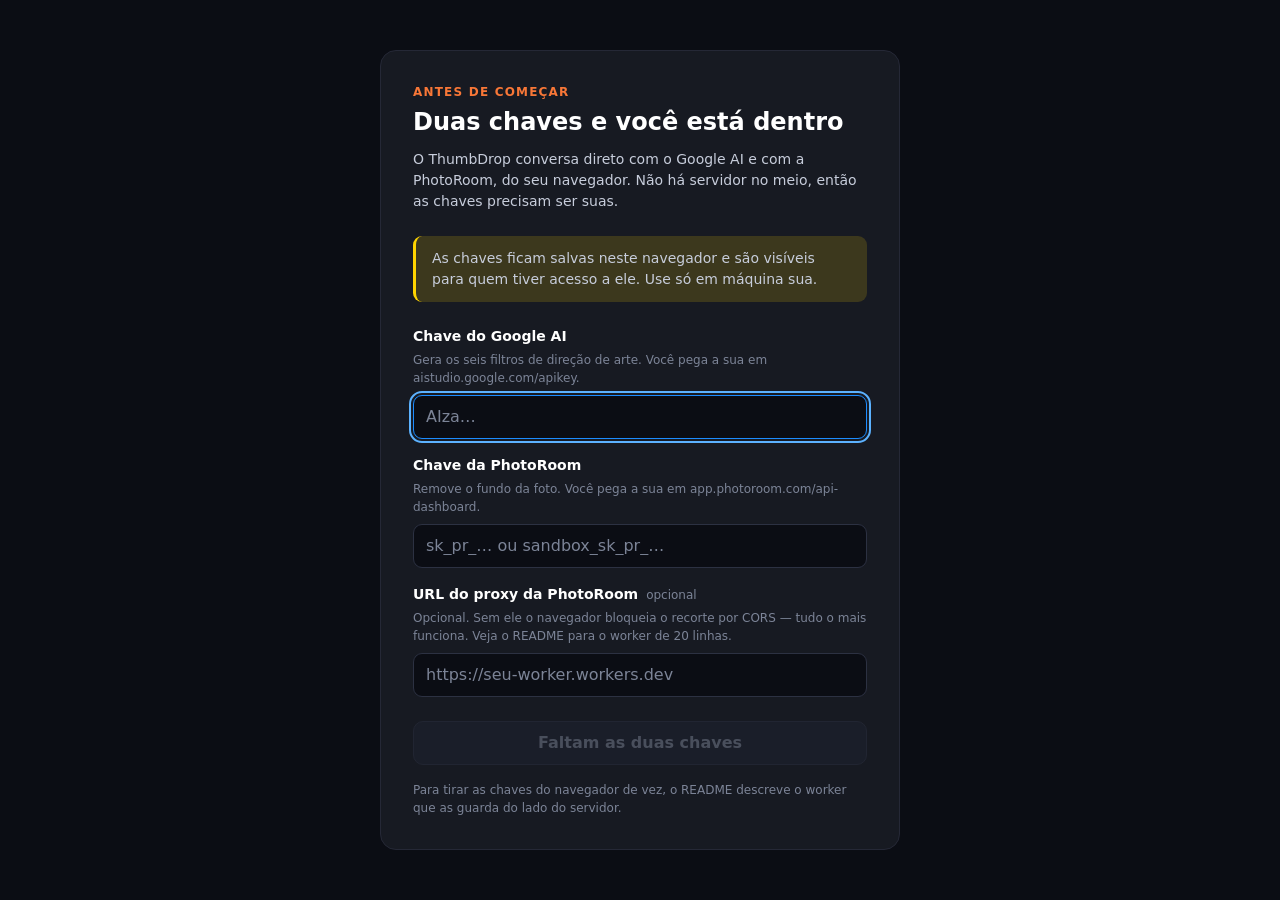
==== commit fad13092: "assets: molduras e amostras no lugar, e o export para de quebrar com elas As oito imagens chegaram n" ====
--- a/index.html
+++ b/index.html
@@ -75,7 +75,54 @@
     <div class="td-modal__actions">
       <button type="button" class="td-btn td-btn--ghost" id="confirm-discard">Descartar</button>
       <button type="button" class="td-btn td-btn--ghost" id="confirm-skip">Seguir sem filtro · 0 ✦</button>
+      <button type="button" class="td-btn td-btn--ghost" id="confirm-budget" hidden>Ajustar o meu teto</button>
       <button type="button" class="td-btn td-btn--primary" id="confirm-go">Ver prévia · 1 ✦</button>
+    </div>
+  </div>
+</div>
+
+<!-- ═══════════════════════════════════════════════════════════════════
+     O RECIBO
+     Aparece ANTES do download, não depois. Quem está prestes a baixar
+     ainda pode decidir alguma coisa; quem já baixou, não.
+     ═══════════════════════════════════════════════════════════════════ -->
+<div class="td-modal" id="receipt" role="dialog" aria-modal="true" aria-labelledby="receipt-title" hidden>
+  <div class="td-modal__veil" data-close></div>
+  <div class="td-modal__card">
+    <p class="td-modal__eyebrow">Pronta</p>
+    <h2 class="td-modal__title" id="receipt-title">Sua thumb está pronta</h2>
+    <p class="td-modal__text">Confira a conta antes de baixar. Baixar não cobra crédito.</p>
+
+    <dl class="td-ledger" id="receipt-ledger"></dl>
+
+    <div class="td-modal__actions">
+      <button type="button" class="td-btn td-btn--primary" id="receipt-go">Baixar PNG 1920 × 1080</button>
+      <button type="button" class="td-btn td-btn--ghost" id="receipt-back">Voltar a editar</button>
+    </div>
+  </div>
+</div>
+
+<!-- Ajustar o teto de gasto. Ver o README: o saldo é um limite que a
+     pessoa dá a si mesma, porque as chaves são dela. -->
+<div class="td-modal" id="budget" role="dialog" aria-modal="true" aria-labelledby="budget-title" hidden>
+  <div class="td-modal__veil" data-close></div>
+  <div class="td-modal__card">
+    <p class="td-modal__eyebrow">Saldo</p>
+    <h2 class="td-modal__title" id="budget-title">Ajustar o seu teto de gasto</h2>
+    <p class="td-modal__text">
+      As chaves são suas, então o ✦ não é uma moeda que você compra de alguém:
+      é um teto que você dá a si mesmo, para a conta da API não surpreender no
+      fim do mês. Um crédito custa por volta de <strong>R$ 0,23</strong>.
+    </p>
+
+    <label class="td-field__label" for="budget-input">Créditos disponíveis</label>
+    <div class="td-field">
+      <input type="number" id="budget-input" min="0" step="1" inputmode="numeric">
+    </div>
+
+    <div class="td-modal__actions">
+      <button type="button" class="td-btn td-btn--primary" id="budget-save">Salvar o teto</button>
+      <button type="button" class="td-btn td-btn--ghost" id="budget-cancel">Cancelar</button>
     </div>
   </div>
 </div>
@@ -122,11 +169,11 @@
     <div class="td-topbar__spacer"></div>
 
     <!-- Saldo, sempre à vista. O número muda; o ✦ é parte do componente. -->
-    <p class="td-pill td-pill--credits">
+    <button type="button" class="td-pill td-pill--credits" id="credits"
+            aria-label="Saldo de créditos. Clique para ajustar o seu teto de gasto">
       <span id="credits-count">100</span>
       <span class="td-pill__spark" aria-hidden="true">✦</span>
-      <span class="td-sr">créditos</span>
-    </p>
+    </button>
 
     <button type="button" class="td-btn td-btn--ghost td-topbar__action" id="open-setup" aria-label="Trocar ou apagar as chaves">
       <svg class="td-icon" aria-hidden="true"><use href="#i-save"></use></svg>
@@ -186,6 +233,7 @@
   </div>
 </div>
 
+<script src="js/frames.js"></script>
 <script src="js/config.js"></script>
 <script src="js/canvas.js"></script>
 <script src="js/text.js"></script>
--- a/css/app.css
+++ b/css/app.css
@@ -59,6 +59,18 @@
 h1, h2, h3, p { margin: 0; }
 
 
+/* ── REGRA DE CONTRASTE ────────────────────────────────────────────────
+   Text/Mute (#7c8497) só pode pousar em Surface/Ink (5,18:1),
+   Surface/Mirage (4,64:1) e Surface/Card (4,64:1).
+
+   Sobre Surface/Card 2 ele dá 4,22:1 e REPROVA AA. Onde o fundo é
+   Card 2, o texto de apoio usa Text/Body, que dá 9,94:1. A única
+   exceção é texto de controle desabilitado, que a norma dispensa — e
+   ali o motivo está escrito no próprio botão.
+
+   E o laranja da marca nunca é fundo de texto: branco sobre #F87737 dá
+   2,73:1. Para fundo existe Brand/Orange CTA, com 4,70:1.             */
+
 /* ── Foco ──────────────────────────────────────────────────────────────
    A V2 não tinha um único estado de foco. Esta regra é a dívida sendo
    paga: todo controle interativo ganha anel de 2px em Focus/Ring.
@@ -265,7 +277,9 @@
   padding: 0 var(--space-12);
   border: 1px solid var(--border-line-2);
   border-radius: var(--radius-input);
-  background: var(--surface-card-2);
+  /* Recuado para Ink, e não Card 2, para o placeholder em Text/Mute
+     passar de 4,22:1 para 5,18:1. */
+  background: var(--surface-ink);
   color: var(--text-primary);
   font-size: var(--font-size-body);
   transition: border-color var(--duration-fast) var(--ease-out);
@@ -879,7 +893,8 @@
 }
 
 .td-filter__note {
-  color: var(--text-mute);
+  /* O card é Surface/Card 2: aqui Text/Mute reprovaria. */
+  color: var(--text-body);
   font-size: var(--font-size-legal);
   line-height: 1.3;
 }
@@ -1224,3 +1239,75 @@
   .td-choice, .td-swatch { min-height: 44px; }
   .td-swatch { width: 44px; height: 44px; }
 }
+
+/* ── Parada 4 · molduras ─────────────────────────────────────────────── */
+
+.td-frames {
+  display: grid;
+  grid-template-columns: 1fr 1fr;
+  gap: var(--space-8);
+}
+
+.td-frameopt {
+  display: flex;
+  flex-direction: column;
+  gap: var(--space-4);
+  padding: var(--space-8);
+  border: 1px solid var(--border-line-2);
+  border-radius: var(--radius-input);
+  background: var(--surface-card-2);
+  text-align: left;
+}
+
+.td-frameopt:hover:not(:disabled) { border-color: var(--text-mute); }
+
+/* AZUL MARCA A OPÇÃO ESCOLHIDA. */
+.td-frameopt--on {
+  border-color: var(--brand-blue);
+  background: var(--tint-blue-10);
+}
+
+.td-frameopt__art {
+  display: block;
+  aspect-ratio: 16 / 9;
+  border-radius: 6px;
+  background: var(--surface-mirage) center / cover no-repeat;
+}
+
+/* "Sem moldura" mostra o que é: nada por cima. */
+.td-frameopt__art--none {
+  background-image:
+    linear-gradient(45deg, var(--border-line) 25%, transparent 25%, transparent 75%, var(--border-line) 75%),
+    linear-gradient(45deg, var(--border-line) 25%, transparent 25%, transparent 75%, var(--border-line) 75%);
+  background-size: 12px 12px;
+  background-position: 0 0, 6px 6px;
+}
+
+.td-frameopt__name {
+  color: var(--text-primary);
+  font-size: var(--font-size-small-bold);
+  font-weight: var(--font-weight-small-bold);
+}
+
+/* Opção indisponível diz QUAL arquivo falta, em vez de só não funcionar. */
+.td-frameopt__missing {
+  color: var(--feedback-danger);
+  font-size: var(--font-size-legal);
+  line-height: 1.3;
+}
+
+/* A prévia da moldura no canvas. Não é ela que vira PNG — o export
+   redesenha a moldura em 1920 × 1080. */
+.td-frameview {
+  position: absolute;
+  inset: 0;
+  z-index: 5;
+  background: center / 100% 100% no-repeat;
+  pointer-events: none;
+}
+
+/* O pill de créditos é clicável: é por onde se ajusta o teto de gasto. */
+button.td-pill--credits { cursor: pointer; }
+button.td-pill--credits:hover { border-color: var(--text-mute); }
+
+.td-modal .td-field input[type='number'] { margin-bottom: var(--space-8); }
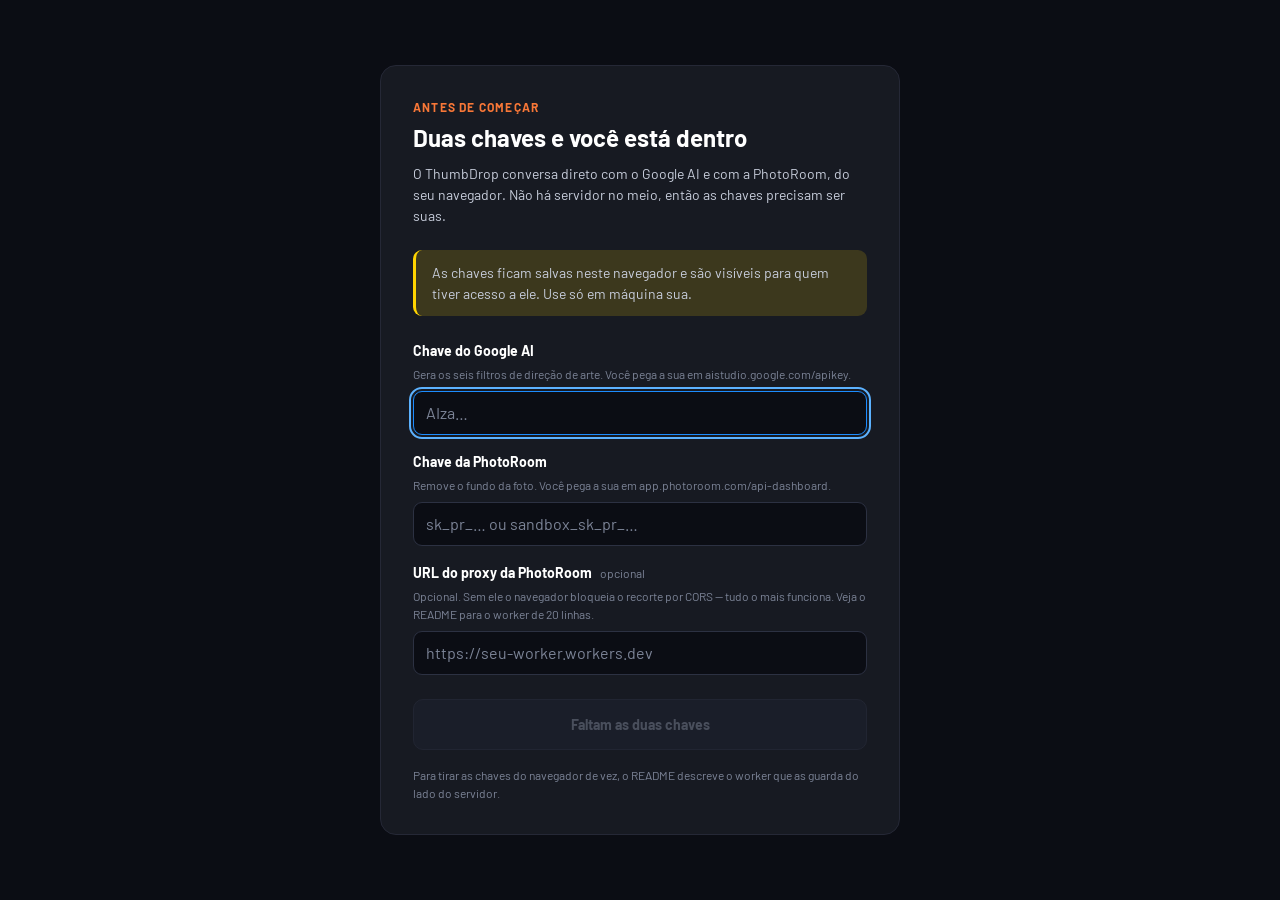
==== commit 42625cb9: "composição em camadas, texto com gramática de editor, e o painel sem rolagem Quatro pedidos, e uma v" ====
--- a/index.html
+++ b/index.html
@@ -34,10 +34,10 @@
     </form>
 
     <div class="td-setup__actions">
-      <button type="button" class="td-btn td-btn--danger" id="setup-clear" hidden>
+      <button type="button" class="td-action td-action--danger" id="setup-clear" hidden>
         Apagar chaves
       </button>
-      <button type="submit" class="td-btn td-btn--primary" id="setup-save" form="setup-form">
+      <button type="submit" class="td-action td-action--primary" id="setup-save" form="setup-form">
         Salvar e abrir o editor
       </button>
     </div>
@@ -73,10 +73,10 @@
     </p>
 
     <div class="td-modal__actions">
-      <button type="button" class="td-btn td-btn--ghost" id="confirm-discard">Descartar</button>
-      <button type="button" class="td-btn td-btn--ghost" id="confirm-skip">Seguir sem filtro · 0 ✦</button>
-      <button type="button" class="td-btn td-btn--ghost" id="confirm-budget" hidden>Ajustar o meu teto</button>
-      <button type="button" class="td-btn td-btn--primary" id="confirm-go">Ver prévia · 1 ✦</button>
+      <button type="button" class="td-action td-action--secondary" id="confirm-discard">Descartar</button>
+      <button type="button" class="td-action td-action--secondary" id="confirm-skip">Seguir sem filtro</button>
+      <button type="button" class="td-action td-action--secondary" id="confirm-budget" hidden>Ajustar o meu teto</button>
+      <button type="button" class="td-action td-action--primary" id="confirm-go">Ver prévia · 1 ✦</button>
     </div>
   </div>
 </div>
@@ -96,8 +96,8 @@
     <dl class="td-ledger" id="receipt-ledger"></dl>
 
     <div class="td-modal__actions">
-      <button type="button" class="td-btn td-btn--primary" id="receipt-go">Baixar PNG 1920 × 1080</button>
-      <button type="button" class="td-btn td-btn--ghost" id="receipt-back">Voltar a editar</button>
+      <button type="button" class="td-action td-action--primary" id="receipt-go">Baixar PNG 1920 × 1080</button>
+      <button type="button" class="td-action td-action--secondary" id="receipt-back">Voltar a editar</button>
     </div>
   </div>
 </div>
@@ -121,8 +121,8 @@
     </div>
 
     <div class="td-modal__actions">
-      <button type="button" class="td-btn td-btn--primary" id="budget-save">Salvar o teto</button>
-      <button type="button" class="td-btn td-btn--ghost" id="budget-cancel">Cancelar</button>
+      <button type="button" class="td-action td-action--primary" id="budget-save">Salvar o teto</button>
+      <button type="button" class="td-action td-action--secondary" id="budget-cancel">Cancelar</button>
     </div>
   </div>
 </div>
@@ -154,6 +154,18 @@
       <symbol id="i-check" viewBox="0 0 24 24" fill="none" stroke="currentColor"
               stroke-width="2.5" stroke-linecap="round" stroke-linejoin="round">
         <path d="M5 13l4 4L19 7"/></symbol>
+      <symbol id="i-align-left" viewBox="0 0 24 24" fill="none" stroke="currentColor"
+              stroke-width="2" stroke-linecap="round">
+        <path d="M4 6h16M4 11h10M4 16h13M4 21h8"/></symbol>
+      <symbol id="i-align-center" viewBox="0 0 24 24" fill="none" stroke="currentColor"
+              stroke-width="2" stroke-linecap="round">
+        <path d="M4 6h16M7 11h10M5 16h14M8 21h8"/></symbol>
+      <symbol id="i-align-right" viewBox="0 0 24 24" fill="none" stroke="currentColor"
+              stroke-width="2" stroke-linecap="round">
+        <path d="M4 6h16M10 11h10M7 16h13M12 21h8"/></symbol>
+      <symbol id="i-caret" viewBox="0 0 24 24" fill="none" stroke="currentColor"
+              stroke-width="2" stroke-linecap="round" stroke-linejoin="round">
+        <path d="M6 9l6 6 6-6"/></symbol>
     </defs>
   </svg>
 
@@ -224,7 +236,7 @@
       <div class="td-panel__stop" id="stop-body"></div>
 
       <div class="td-panel__foot">
-        <button type="button" class="td-btn td-btn--primary td-btn--block" id="advance" disabled>
+        <button type="button" class="td-action td-action--primary" id="advance" disabled>
           Continuar
         </button>
       </div>
@@ -235,6 +247,7 @@
 
 <script src="js/frames.js"></script>
 <script src="js/config.js"></script>
+<script src="js/snap.js"></script>
 <script src="js/canvas.js"></script>
 <script src="js/text.js"></script>
 <script src="js/ai.js"></script>
--- a/css/tokens.css
+++ b/css/tokens.css
@@ -54,6 +54,12 @@
                                       aconteceu. Nunca anuncia. */
   --feedback-danger:    #ff4d6d;   /* VERMELHO SÓ PARA FALHA. */
 
+  /* Fundo de controle ligado. Vem do Figma (Botão/Ação e
+     Controle/Seletor no estado ativo), onde é um preenchimento fixo e
+     não uma variável da coleção — por isso está escrito aqui e não sai
+     de um token de cor. */
+  --control-on:         #182538;
+
   /* Foco */
   --focus-ring:         #5cb2ff;   /* anel de 2px em todo controle
                                       interativo. Ver app.css. */
@@ -95,11 +101,15 @@
   --font-weight-legal:      400;   --line-height-legal:      1.5;
   --letter-spacing-label:   1.2px; /* único estilo com tracking */
 
-  /* Famílias. Os arquivos são auto-hospedados em assets/fonts/ com
-     @font-face — nunca CDN do Google. Ver README. */
-  --font-ui:            'Barlow', system-ui, -apple-system, 'Segoe UI', sans-serif;
-  --font-thumb-title:   'Barlow', system-ui, sans-serif;   /* Black Italic é o padrão */
-  --font-thumb-display: 'Anton', 'Barlow', system-ui, sans-serif;
+  /* Famílias. UMA SÓ: Barlow, auto-hospedada em assets/fonts/ com
+     @font-face — nunca CDN do Google. Ver README.
+
+     São dois tokens para o mesmo valor de propósito, porque são dois
+     trabalhos: um veste a interface, o outro veste o título dentro da
+     thumb. Se um dia o título mudar de fonte, é um token só que muda e a
+     interface não se mexe. */
+  --font-ui:          'Barlow', system-ui, -apple-system, 'Segoe UI', sans-serif;
+  --font-thumb-title: 'Barlow', system-ui, sans-serif;   /* Black Italic é o padrão */
 
 
   /* ── Coleção Spacing · 8 passos confirmados ────────────────────────
@@ -134,7 +144,7 @@
      TopBar/Height e TopBar/Padding X são variáveis. A largura do painel
      é medida das telas: o painel ocupa x=1120..1440 num frame de 1440.  */
 
-  --topbar-height:    54px;
+  --topbar-height:    88px;
   --topbar-padding-x: 10px;
   --panel-width:      320px;
 
@@ -194,5 +204,11 @@
        largura cheia, com o canvas fixo no topo.                        */
 
     --panel-width: 100%;
+
+    /* Mobile, medido nas telas do Figma: barra 64, palco fixo 233 com o
+       canvas de 358 × 201, trilha compacta de 49 e o dock com o resto. */
+    --topbar-height: 64px;
+    --stage-height:  233px;
+    --track-height:  49px;
   }
 }
--- a/css/app.css
+++ b/css/app.css
@@ -5,10 +5,16 @@
    ===================================================================== */
 
 /* ── Fontes ────────────────────────────────────────────────────────────
-   Auto-hospedadas em assets/fonts/, nunca CDN do Google. Os arquivos
-   ainda não estão no repositório — enquanto não estiverem, o navegador
-   cai na pilha de sistema e a interface continua legível. Ver README
-   para a lista exata de nomes.                                          */
+   Uma família só: Barlow, em nove arquivos. Auto-hospedada em
+   assets/fonts/, nunca CDN do Google.
+
+   Os cinco pesos normais vestem a interface; os quatro itálicos são os
+   pesos que o título dentro da thumb oferece — Regular, Bold, Extra Bold
+   e Black, sempre em itálico, com o Black Italic como padrão da casa.
+
+   Enquanto os arquivos não estiverem em assets/fonts/, o navegador cai
+   na pilha de sistema: continua legível, mas o itálico do título sai
+   sintetizado em vez de desenhado. Ver README para os nomes exatos.     */
 
 @font-face { font-family:'Barlow'; font-style:normal; font-weight:400; font-display:swap;
              src:url('../assets/fonts/barlow-400.woff2') format('woff2'); }
@@ -28,8 +34,6 @@
              src:url('../assets/fonts/barlow-800-italic.woff2') format('woff2'); }
 @font-face { font-family:'Barlow'; font-style:italic; font-weight:900; font-display:swap;
              src:url('../assets/fonts/barlow-900-italic.woff2') format('woff2'); }
-@font-face { font-family:'Anton';  font-style:normal; font-weight:400; font-display:swap;
-             src:url('../assets/fonts/anton-400.woff2') format('woff2'); }
 
 
 /* ── Base ──────────────────────────────────────────────────────────── */
@@ -354,7 +358,8 @@
   align-items: center;
   gap: var(--space-12);
   flex-shrink: 0;
-  padding: var(--space-24) 48px;
+  height: var(--topbar-height);
+  padding: 0 48px;
   border-bottom: 1px solid var(--border-line);
   background: var(--surface-mirage);
 }
@@ -371,9 +376,8 @@
 
 @media (max-width: 880px) {
   .td-topbar {
-    height: var(--topbar-height);
     gap: var(--space-8);
-    padding: 0 var(--topbar-padding-x);
+    padding: 0 var(--space-16);
   }
   /* No mobile o título e o formato saem: o saldo e as ações é que
      precisam do espaço. O nome da thumb reaparece na parada 4. */
@@ -498,15 +502,20 @@
 
 /* ── Painel ────────────────────────────────────────────────────────── */
 
+/* O PAINEL NÃO ROLA. Foi desenhado para que tudo na lateral aconteça
+   numa tela só, sem rolagem — no desktop e no mobile. Se algum conteúdo
+   não couber, o conteúdo é que está errado, não o painel: é sinal de
+   que sobrou texto explicativo que o desenho não pede. */
 .td-panel {
   display: flex;
   flex-direction: column;
   flex-shrink: 0;
   width: var(--panel-width);
+  min-height: 0;
   padding: 0 var(--space-24);
   border-left: 1px solid var(--border-line);
   background: var(--surface-card);
-  overflow-y: auto;
+  overflow: hidden;
 }
 
 .td-panel__head { padding: var(--space-12) 0; }
@@ -532,7 +541,11 @@
   background: var(--border-line);
 }
 
-.td-panel__stop { flex: 1 1 auto; }
+.td-panel__stop {
+  flex: 1 1 auto;
+  min-height: 0;
+  overflow: hidden;
+}
 
 .td-panel__foot {
   padding: var(--space-16) 0 var(--space-24);
@@ -545,19 +558,49 @@
 @media (max-width: 880px) {
   .td-body { flex-direction: column; }
 
+  /* Palco fixo de 233, com o canvas de 358 × 201 dentro — as medidas das
+     telas mobile do Figma. */
   .td-stage {
-    flex: 0 0 auto;
-    padding: var(--space-12);
+    flex: 0 0 var(--stage-height);
+    padding: var(--space-16);
   }
 
   .td-panel {
     flex: 1 1 auto;
     width: 100%;
-    min-height: 0;
     padding: 0 var(--space-16);
     border-left: 0;
     border-top: 1px solid var(--border-line);
   }
+
+  /* A TRILHA VIRA HORIZONTAL: quatro chips de 84 × 25 numa faixa de 49.
+     Empilhada, ela comeria 217px e nada mais caberia sem rolagem. */
+  .td-track {
+    flex-direction: row;
+    gap: var(--space-8);
+    height: var(--track-height);
+    align-items: center;
+    margin: 0 calc(var(--space-16) * -1);
+    padding: 0 var(--space-16);
+    border-bottom: 1px solid var(--border-line);
+  }
+
+  .td-track li { flex: 1 0 0; min-width: 0; }
+
+  .td-step {
+    flex-direction: column;
+    gap: 0;
+    justify-content: center;
+    padding: var(--space-4) var(--space-8);
+    min-height: 44px;
+  }
+
+  .td-step__marker { display: none; }
+  .td-step__note { display: none; }
+  .td-step__name { font-size: var(--font-size-label); letter-spacing: 0.4px; }
+
+  .td-panel__head { display: none; }
+  .td-panel__rule { display: none; }
 }
 
 /* ── A trilha ──────────────────────────────────────────────────────────
@@ -645,14 +688,14 @@
 /* ── Conteúdo da parada ────────────────────────────────────────────── */
 
 .td-stop__title {
-  margin-bottom: var(--space-8);
+  margin-bottom: 0;
   color: var(--text-primary);
   font-size: var(--font-size-title);
   font-weight: var(--font-weight-title);
 }
 
 .td-stop__text {
-  margin-bottom: var(--space-16);
+  margin-bottom: 0;
   color: var(--text-body);
   font-size: var(--font-size-small);
   line-height: var(--line-height-small);
@@ -1311,3 +1354,437 @@
 button.td-pill--credits:hover { border-color: var(--text-mute); }
 
 .td-modal .td-field input[type='number'] { margin-bottom: var(--space-8); }
+
+/* =====================================================================
+   COMPONENTES FIÉIS AO FIGMA
+   Medidas tiradas dos componentes do arquivo de handoff, não estimadas.
+   ===================================================================== */
+
+/* ── Botão/Ação ────────────────────────────────────────────────────────
+   px 16 · py 14 · raio 10 · Small Bold 14 · centralizado.
+   Primária: laranja de CTA com o glow. Secundária: Card 2 com borda.
+   UM LARANJA POR TELA, sempre o que avança.                            */
+
+.td-action {
+  display: flex;
+  align-items: center;
+  justify-content: center;
+  gap: var(--space-8);
+  width: 100%;
+  padding: 14px var(--space-16);
+  border-radius: var(--radius-button);
+  font-size: var(--font-size-small-bold);
+  font-weight: var(--font-weight-small-bold);
+  line-height: var(--line-height-small-bold);
+  text-align: center;
+  transition: filter var(--duration-fast) var(--ease-out),
+              background-color var(--duration-fast) var(--ease-out);
+}
+
+.td-action--primary {
+  background: var(--brand-orange-cta);
+  color: var(--brand-white);
+  box-shadow: var(--shadow-glow-orange);
+}
+.td-action--primary:hover:not(:disabled) { filter: brightness(1.12); }
+
+/* Desabilitado deixa de ser laranja: um botão que não avança não pode
+   gastar o único laranja da tela. O motivo fica escrito nele. */
+.td-action--primary:disabled {
+  background: var(--surface-card-2);
+  border: 1px solid var(--border-line-2);
+  color: var(--text-mute);
+  box-shadow: none;
+}
+
+.td-action--secondary {
+  background: var(--surface-card-2);
+  border: 1px solid var(--border-line-2);
+  color: var(--text-body);
+}
+.td-action--secondary:hover:not(:disabled) { background: var(--control-on); }
+
+/* AZUL MARCA O CONTROLE ATIVO. */
+.td-action--on {
+  background: var(--control-on);
+  border-color: var(--brand-blue);
+}
+
+.td-action--danger {
+  background: var(--surface-card-2);
+  border: 1px solid var(--border-line-2);
+  color: var(--feedback-danger);
+}
+
+/* O custo mora DENTRO do botão, numa pílula — o preço aparece antes do
+   clique, e não numa linha separada. */
+.td-cost {
+  padding: 3px 7px;
+  border-radius: 999px;
+  background: rgb(0 0 0 / 0.22);
+  color: var(--brand-white);
+  font-size: var(--font-size-legal);
+  font-weight: var(--font-weight-legal);
+}
+
+.td-action--secondary .td-cost {
+  background: var(--tint-white-6);
+  color: var(--feedback-yellow);
+}
+
+/* ── Botão/Upload · borda tracejada ──────────────────────────────────── */
+
+.td-upload {
+  display: flex;
+  align-items: center;
+  justify-content: center;
+  gap: var(--space-8);
+  height: 40px;
+  border: 1px dashed var(--border-line-2);
+  border-radius: var(--radius-input);
+  background: var(--surface-ink);
+  color: var(--text-body);
+  font-size: var(--font-size-body-bold);
+  font-weight: var(--font-weight-body-bold);
+  cursor: pointer;
+}
+.td-upload:hover { border-color: var(--brand-blue); }
+
+/* ── A parada, e o espaçamento de 12 do Figma ────────────────────────── */
+
+.td-stop {
+  display: flex;
+  flex-direction: column;
+  gap: var(--space-12);
+  min-height: 0;
+}
+
+/* Os controles NÃO encolhem. Sem isto o flex esmaga cada um até tudo
+   caber, e o resultado é um seletor de 6px de altura que parece
+   cortado — pior do que transbordar, porque transbordar aparece nos
+   testes e encolher não. */
+.td-stop > * { flex-shrink: 0; }
+
+.td-label {
+  color: var(--text-mute);
+  font-size: var(--font-size-label);
+  font-weight: var(--font-weight-label);
+  letter-spacing: var(--letter-spacing-label);
+  text-transform: uppercase;
+}
+
+.td-stop__legal {
+  margin-top: auto;
+  color: var(--text-mute);
+  font-size: var(--font-size-legal);
+  line-height: var(--line-height-legal);
+}
+
+.td-col { display: flex; flex-direction: column; gap: var(--space-8); }
+.td-duo { display: flex; gap: var(--space-24); }
+.td-duo .td-col { flex: 1 0 0; min-width: 0; }
+.td-pair { display: flex; gap: var(--space-12); }
+.td-pair .td-action { flex: 1 0 0; min-width: 0; padding: 8px var(--space-16); }
+
+/* ── Camadas ───────────────────────────────────────────────────────────
+   Cada imagem nova trava as de baixo. A tira mostra a pilha e é por onde
+   se volta para uma camada travada.                                     */
+
+.td-layers { display: flex; flex-direction: column; gap: var(--space-4); }
+
+.td-layers__strip {
+  display: flex;
+  gap: var(--space-8);
+  overflow-x: auto;         /* a tira é a única coisa que rola, e só no
+                               eixo X: o painel continua inteiro */
+  scrollbar-width: thin;
+  padding-bottom: 2px;
+}
+
+.td-layers__cell { position: relative; flex: 0 0 auto; }
+
+.td-chip {
+  display: block;
+  width: 52px;
+  padding: 0;
+  border: 1px solid var(--border-line);
+  border-radius: var(--radius-input);
+  overflow: hidden;
+  opacity: 0.55;
+}
+
+/* A camada destravada é a que se mexe — azul marca onde você está. */
+.td-chip--on {
+  border: 2px solid var(--brand-blue);
+  opacity: 1;
+}
+
+.td-chip__art {
+  display: block;
+  aspect-ratio: 16 / 9;
+  background: var(--surface-mirage) center / cover no-repeat;
+}
+
+.td-chip__tag {
+  display: block;
+  padding: 2px;
+  background: var(--surface-ink);
+  color: var(--text-body);
+  font-size: var(--font-size-legal);
+  text-align: center;
+}
+
+.td-chip__drop {
+  position: absolute;
+  top: -6px;
+  right: -6px;
+  display: grid;
+  place-items: center;
+  width: 20px;
+  height: 20px;
+  border: 1px solid var(--border-line-2);
+  border-radius: 999px;
+  background: var(--surface-card-2);
+  color: var(--text-body);
+}
+.td-chip__drop:hover { color: var(--feedback-danger); border-color: var(--feedback-danger); }
+
+/* ── Filtro/Amostra ────────────────────────────────────────────────────
+   Amostra de 62 de altura com o custo numa pílula no canto, e o nome em
+   Label 12 com tracking. Selecionado: borda de 2 em azul.               */
+
+.td-filters {
+  display: grid;
+  grid-template-columns: 1fr 1fr;
+  gap: var(--space-8);
+  min-height: 0;
+}
+
+.td-filter {
+  display: flex;
+  flex-direction: column;
+  padding: 0;
+  overflow: hidden;
+  border: 1px solid var(--border-line);
+  border-radius: var(--radius-input);
+  background: var(--surface-ink);
+  text-align: left;
+}
+
+.td-filter--on {
+  border: 2px solid var(--brand-blue);
+  background: var(--tint-blue-10);
+}
+
+.td-filter__art {
+  position: relative;
+  display: block;
+  height: 62px;
+  background: var(--surface-mirage) center / cover no-repeat;
+}
+
+.td-filter__cost {
+  position: absolute;
+  top: 6px;
+  right: 6px;
+  padding: 2px 6px;
+  border-radius: 999px;
+  background: rgb(10 13 20 / 0.82);
+  color: var(--feedback-yellow);
+  font-size: var(--font-size-legal);
+  font-weight: var(--font-weight-legal);
+}
+
+.td-filter__info {
+  display: block;
+  padding: 4px 10px 5px;
+  color: var(--text-body);
+  font-size: var(--font-size-label);
+  font-weight: var(--font-weight-label);
+  letter-spacing: var(--letter-spacing-label);
+}
+.td-filter--on .td-filter__info { color: var(--brand-white); }
+
+/* ── Controles do texto ────────────────────────────────────────────── */
+
+.td-area {
+  width: 100%;
+  padding: var(--space-12);
+  border: 1px solid var(--border-line);
+  border-radius: var(--radius-input);
+  background: var(--surface-ink);
+  color: var(--text-primary);
+  font-family: var(--font-ui);
+  font-size: var(--font-size-body);
+  line-height: var(--line-height-body);
+  resize: none;
+}
+.td-area::placeholder { color: var(--text-mute); }
+.td-area:focus { border-color: var(--brand-blue); outline: none; }
+.td-area:disabled { opacity: 0.6; }
+
+.td-field2 { display: flex; flex-direction: column; gap: var(--space-8); }
+
+/* Controle/Cor do texto: três amostras de 48, raio 12, sempre nesta
+   ordem — branco, amarelo, e a que abre o seletor. */
+.td-swatches { display: flex; gap: var(--space-8); height: 48px; }
+
+.td-swatch {
+  flex: 1 0 0;
+  min-width: 0;
+  height: 100%;
+  padding: 0;
+  border: 2px solid transparent;
+  border-radius: 12px;
+  cursor: pointer;
+}
+.td-swatch--on { border-color: var(--brand-blue); }
+.td-swatch--pick {
+  display: block;
+  background: linear-gradient(180deg, var(--feedback-yellow), #990096);
+}
+
+/* Controle/Alinhamento: três ícones de 48. Azul marca o ativo. */
+.td-aligns { display: flex; gap: var(--space-8); height: 48px; }
+
+.td-align {
+  display: grid;
+  place-items: center;
+  flex: 1 0 0;
+  min-width: 0;
+  height: 100%;
+  border: 1px solid var(--border-line-2);
+  border-radius: 12px;
+  background: var(--surface-card-2);
+  color: var(--text-body);
+}
+.td-align--on {
+  background: var(--control-on);
+  border-color: var(--brand-blue);
+  color: var(--brand-white);
+}
+
+/* Controle/Seletor: o peso da fonte, sempre em itálico. */
+.td-select {
+  position: relative;
+  display: flex;
+  align-items: center;
+  border: 1px solid var(--brand-blue);
+  border-radius: var(--radius-button);
+  background: var(--control-on);
+}
+
+.td-select select {
+  flex: 1 0 0;
+  min-width: 0;
+  padding: 8px var(--space-16);
+  border: 0;
+  background: none;
+  color: var(--text-body);
+  font-family: var(--font-thumb-title);
+  font-style: italic;
+  font-weight: 900;
+  font-size: var(--font-size-small-bold);
+  text-align: center;
+  appearance: none;
+  cursor: pointer;
+}
+
+.td-select select option {
+  background: var(--surface-card);
+  color: var(--text-body);
+  font-style: normal;
+}
+
+.td-select .td-icon {
+  position: absolute;
+  right: var(--space-8);
+  pointer-events: none;
+  color: var(--text-body);
+}
+
+/* ── Réguas magnéticas ─────────────────────────────────────────────────
+   Aparecem só durante o gesto. Guia que fica na tela depois de soltar
+   vira sujeira.                                                         */
+
+.td-guides {
+  position: absolute;
+  inset: 0;
+  z-index: 8;
+  pointer-events: none;
+}
+
+.td-guide {
+  position: absolute;
+  background: var(--brand-blue);
+  box-shadow: 0 0 0 0.5px rgb(0 0 0 / 0.4);
+}
+.td-guide--x { width: 1px; }
+.td-guide--y { height: 1px; }
+
+/* ── A moldura de seleção do texto ─────────────────────────────────────
+   Oito alças: os quatro cantos ESCALAM o texto, os quatro lados mudam só
+   a largura da caixa. É a separação que torna o gesto previsível.        */
+
+.td-textframe {
+  position: absolute;
+  top: 0;
+  left: 0;
+  transform-origin: 0 0;
+  outline: 1px solid var(--brand-blue);
+  pointer-events: none;
+}
+.td-textframe--editing { outline-width: 2px; }
+
+.td-thandle {
+  position: absolute;
+  padding: 0;
+  border: 2px solid var(--brand-blue);
+  background: var(--brand-white);
+  pointer-events: auto;
+}
+
+/* A área de pegada cresce PARA FORA da caixa, não para dentro.
+   Crescendo para dentro, a alça de baixo cobria o meio de um texto de
+   uma linha e roubava o clique do próprio texto — a pessoa clicava na
+   palavra e pegava a alça. */
+.td-thandle::before { content: ''; position: absolute; inset: -10px; }
+
+.td-thandle--n::before { top: -14px; bottom: -2px; left: -6px; right: -6px; }
+.td-thandle--s::before { bottom: -14px; top: -2px; left: -6px; right: -6px; }
+.td-thandle--w::before { left: -14px; right: -2px; top: -6px; bottom: -6px; }
+.td-thandle--e::before { right: -14px; left: -2px; top: -6px; bottom: -6px; }
+
+.td-thandle--corner { width: 11px; height: 11px; border-radius: 3px; }
+.td-thandle--side { border-radius: 2px; }
+
+.td-thandle--nw { top: -6px;  left: -6px;  cursor: nwse-resize; }
+.td-thandle--ne { top: -6px;  right: -6px; cursor: nesw-resize; }
+.td-thandle--se { bottom: -6px; right: -6px; cursor: nwse-resize; }
+.td-thandle--sw { bottom: -6px; left: -6px;  cursor: nesw-resize; }
+
+.td-thandle--n { top: -4px; left: 50%; width: 24px; height: 7px; margin-left: -12px; cursor: ns-resize; }
+.td-thandle--s { bottom: -4px; left: 50%; width: 24px; height: 7px; margin-left: -12px; cursor: ns-resize; }
+.td-thandle--w { left: -4px; top: 50%; width: 7px; height: 24px; margin-top: -12px; cursor: ew-resize; }
+.td-thandle--e { right: -4px; top: 50%; width: 7px; height: 24px; margin-top: -12px; cursor: ew-resize; }
+
+/* A caixa em si não desenha mais contorno nem pontos: quem faz isso é a
+   moldura, que é uma só e segue a seleção. */
+.td-text--on::before, .td-text--on::after { display: none; }
+.td-text--on { outline: none; }
+.td-text--editing { outline: none; }
+
+/* Camada travada não convida ao gesto. */
+.td-layer--locked { cursor: default; }
+
+@media (max-width: 880px) {
+  .td-action { padding: 12px var(--space-12); }
+  .td-swatches, .td-aligns { height: 44px; }
+  .td-filter__art { height: 54px; }
+
+  /* O Botão/Upload tem 40 no desenho. No mobile ele vai para 44, porque
+     a regra de alvo de toque do briefing é mais forte que a medida — e
+     é a única das duas que alguém sente no dedo. No desktop ele fica
+     com os 40 do Figma. */
+  .td-upload { height: 44px; }
+}
